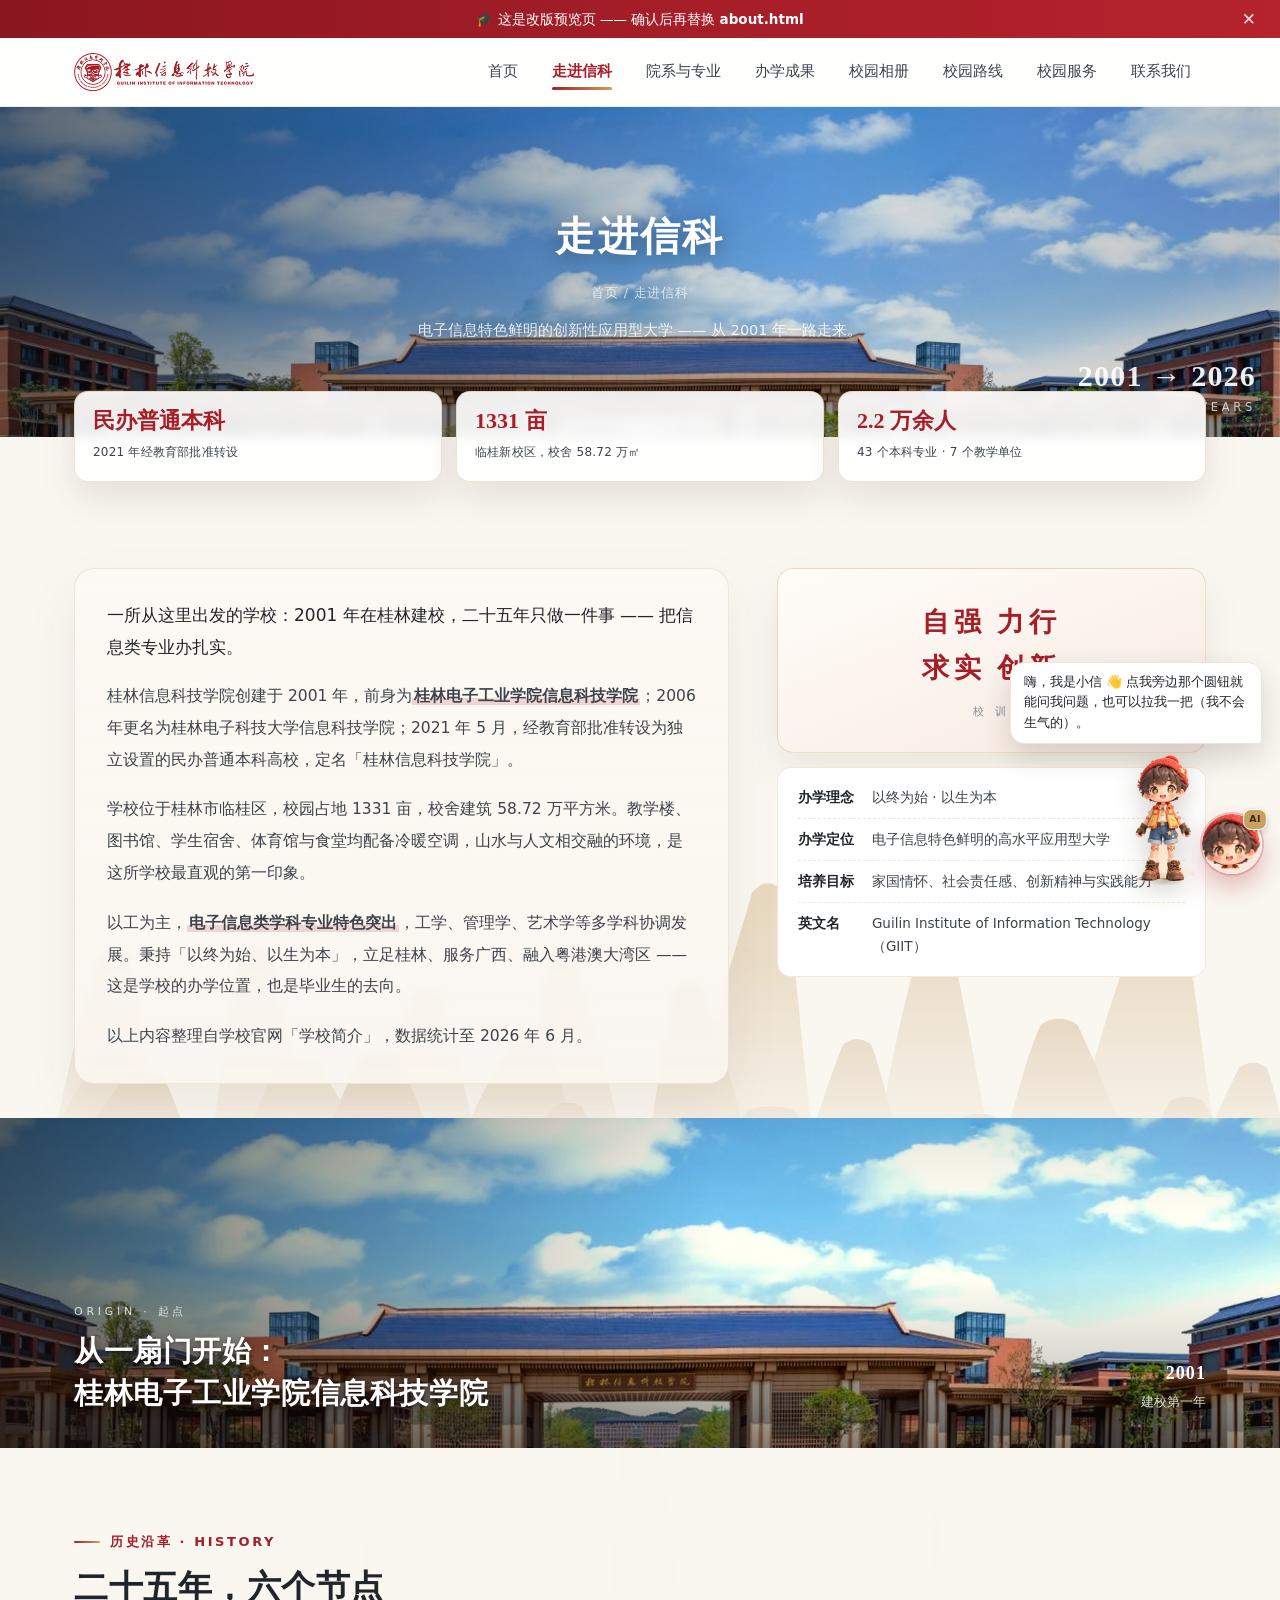
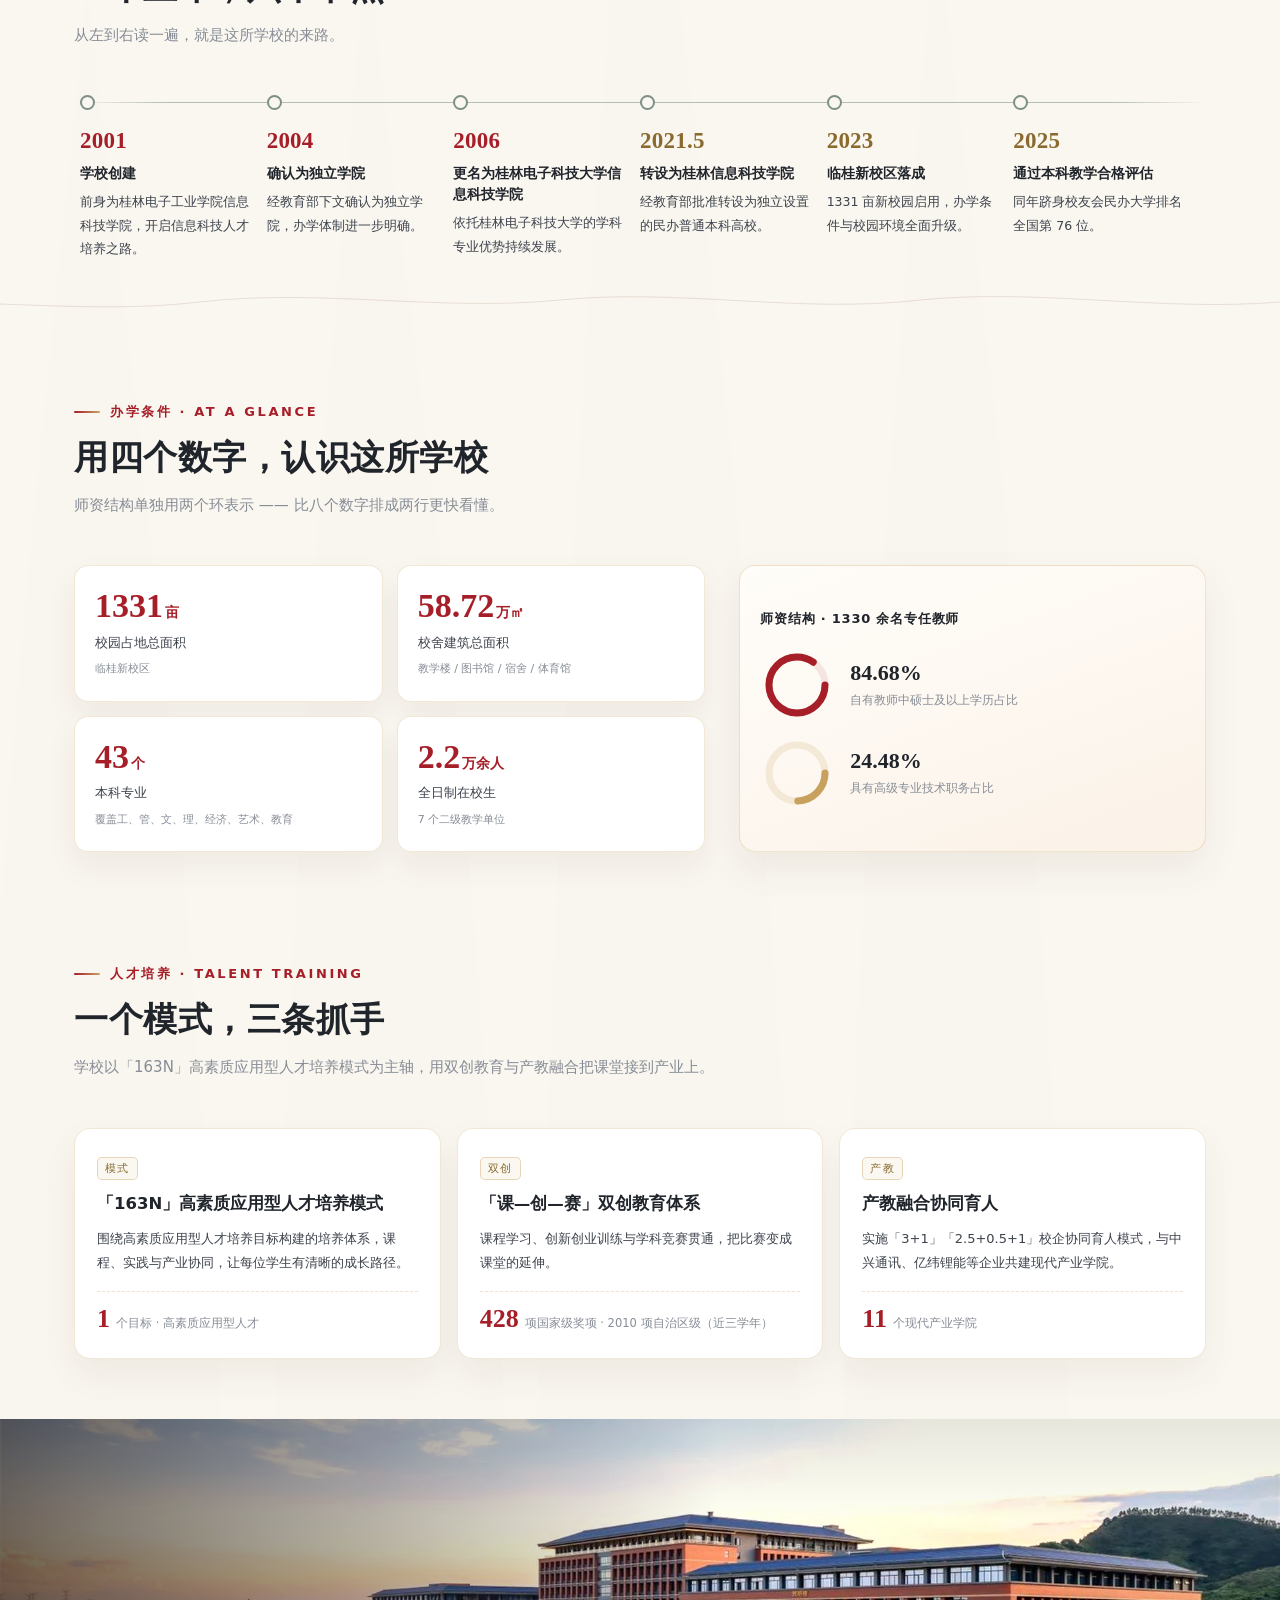
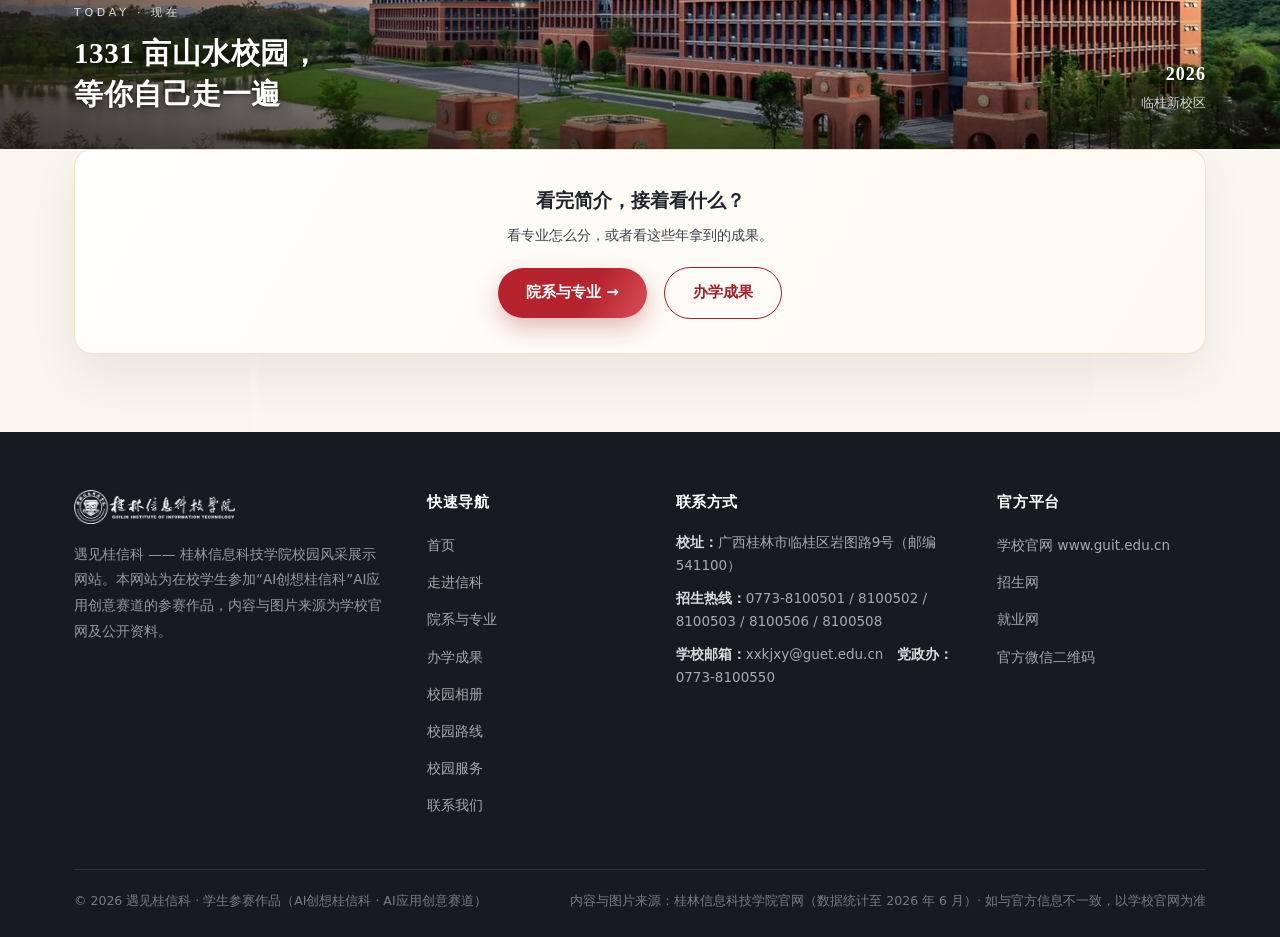
==== _preview-about.html @ f1e124c9 "Initial commit: GIIT campus showcase website" ====
<!DOCTYPE html>
<html lang="zh-CN">
<head>
<meta charset="UTF-8">
<meta name="viewport" content="width=device-width, initial-scale=1.0">
<title>走进信科（改版预览）| 遇见桂信科 · 桂林信息科技学院</title>
<meta name="description" content="走进桂林信息科技学院：学校简介、校训校史、办学条件与人才培养。">
<link rel="icon" href="assets/img/favicon.png">
<link rel="stylesheet" href="assets/css/style.css">
<link rel="stylesheet" href="assets/css/polish.css">
<link rel="stylesheet" href="assets/css/about-v2.css">
<link rel="stylesheet" href="assets/css/assistant.css">
</head>
<body>

<div class="topbar" id="topbar">
  <div class="container">
    <span>🎓 这是改版预览页 —— 确认后再替换 <b>about.html</b></span>
    <button class="tb-close" title="关闭" aria-label="关闭">✕</button>
  </div>
</div>

<header class="site-header">
  <div class="container nav">
    <a class="brand" href="index.html"><img src="assets/img/logo-red.png" alt="桂林信息科技学院"></a>
    <nav class="nav-menu">
      <a href="index.html">首页</a>
      <a href="about.html" class="active">走进信科</a>
      <a href="majors.html">院系与专业</a>
      <a href="honors.html">办学成果</a>
      <a href="campus.html">校园相册</a>
      <a href="route.html">校园路线</a>
      <a href="services.html">校园服务</a>
      <a href="contact.html">联系我们</a>
    </nav>
    <button class="nav-burger" aria-label="菜单">☰</button>
  </div>
</header>

<div class="ab-body">

  <!-- 山水层叠 + 水印 + 纸纹 -->
  <div class="ab-mtn" aria-hidden="true">
    <div class="mtn mtn-l1" data-rate="0.05"></div>
    <div class="mtn mtn-l2" data-rate="0.09"></div>
    <div class="mtn mtn-l3" data-rate="0.13"></div>
    <div class="mtn mtn-l4" data-rate="0.18"></div>
  </div>
  <div class="ab-wm" aria-hidden="true"></div>
  <div class="ab-glow" aria-hidden="true"></div>

  <!-- 主视觉 -->
  <section class="ab-hero">
    <div class="page-hero">
      <img src="assets/img/gate-banner.jpg" alt="桂林信息科技学院新大门">
      <div class="container">
        <h1>走进信科</h1>
        <div class="crumb"><a href="index.html">首页</a> / 走进信科</div>
        <p class="p-sub">电子信息特色鲜明的创新性应用型大学 —— 从 2001 年一路走来。</p>
      </div>
      <div class="ab-hero-year"><b>2001 → 2026</b><i>TWENTY-FIVE YEARS</i></div>
    </div>
    <div class="ab-hero-facts">
      <div class="ab-fact"><b>民办普通本科</b><span>2021 年经教育部批准转设</span></div>
      <div class="ab-fact"><b>1331 亩</b><span>临桂新校区，校舍 58.72 万㎡</span></div>
      <div class="ab-fact"><b>2.2 万余人</b><span>43 个本科专业 · 7 个教学单位</span></div>
    </div>
  </section>

  <!-- 一、一句话认识 -->
  <section class="ab-intro">
    <div class="container ab-grid">
      <div class="ab-text reveal">
        <p class="ab-lead">一所从这里出发的学校：2001 年在桂林建校，二十五年只做一件事 —— 把信息类专业办扎实。</p>
        <p>桂林信息科技学院创建于 2001 年，前身为<span class="hl">桂林电子工业学院信息科技学院</span>；2006 年更名为桂林电子科技大学信息科技学院；2021 年 5 月，经教育部批准转设为独立设置的民办普通本科高校，定名「桂林信息科技学院」。</p>
        <p>学校位于桂林市临桂区，校园占地 1331 亩，校舍建筑 58.72 万平方米。教学楼、图书馆、学生宿舍、体育馆与食堂均配备冷暖空调，山水与人文相交融的环境，是这所学校最直观的第一印象。</p>
        <p>以工为主，<span class="hl">电子信息类学科专业特色突出</span>，工学、管理学、艺术学等多学科协调发展。秉持「以终为始、以生为本」，立足桂林、服务广西、融入粤港澳大湾区 —— 这是学校的办学位置，也是毕业生的去向。</p>
        <p class="ab-src">以上内容整理自学校官网「学校简介」，数据统计至 2026 年 6 月。</p>
      </div>

      <aside class="ab-side reveal" data-delay="120">
        <div class="ab-motto">
          <div class="ab-motto-txt">自强 力行<br>求实 创新</div>
          <div class="ab-motto-lb">校 训</div>
        </div>
        <div class="ab-kv">
          <div class="ab-kv-row"><b>办学理念</b><span>以终为始 · 以生为本</span></div>
          <div class="ab-kv-row"><b>办学定位</b><span>电子信息特色鲜明的高水平应用型大学</span></div>
          <div class="ab-kv-row"><b>培养目标</b><span>家国情怀、社会责任感、创新精神与实践能力</span></div>
          <div class="ab-kv-row"><b>英文名</b><span>Guilin Institute of Information Technology（GIIT）</span></div>
        </div>
      </aside>
    </div>
  </section>

  <!-- C：双色调照片条带 -->
  <section class="pf-band pf-band--gate">
    <div class="pf-in">
      <div class="container">
        <div>
          <div class="pf-kicker">ORIGIN · 起点</div>
          <h2 class="pf-title">从一扇门开始：<br>桂林电子工业学院信息科技学院</h2>
        </div>
        <div class="pf-note"><b>2001</b>建校第一年</div>
      </div>
    </div>
  </section>

  <!-- 二、横向时间轴 -->
  <section class="ab-hist">
    <div class="container">
      <div class="sec-head">
        <span class="eyebrow">历史沿革 · HISTORY</span>
        <h2 class="sec-title">二十五年，六个节点</h2>
        <p class="sec-sub">从左到右读一遍，就是这所学校的来路。</p>
      </div>
      <div class="tl-track">
        <div class="tl-node reveal"><div class="tl-dot"></div><div class="tl-year">2001</div><div class="tl-t">学校创建</div><p class="tl-d">前身为桂林电子工业学院信息科技学院，开启信息科技人才培养之路。</p></div>
        <div class="tl-node reveal" data-delay="60"><div class="tl-dot"></div><div class="tl-year">2004</div><div class="tl-t">确认为独立学院</div><p class="tl-d">经教育部下文确认为独立学院，办学体制进一步明确。</p></div>
        <div class="tl-node reveal" data-delay="120"><div class="tl-dot"></div><div class="tl-year">2006</div><div class="tl-t">更名为桂林电子科技大学信息科技学院</div><p class="tl-d">依托桂林电子科技大学的学科专业优势持续发展。</p></div>
        <div class="tl-node reveal" data-delay="180"><div class="tl-dot"></div><div class="tl-year">2021.5</div><div class="tl-t">转设为桂林信息科技学院</div><p class="tl-d">经教育部批准转设为独立设置的民办普通本科高校。</p></div>
        <div class="tl-node reveal" data-delay="240"><div class="tl-dot"></div><div class="tl-year">2023</div><div class="tl-t">临桂新校区落成</div><p class="tl-d">1331 亩新校园启用，办学条件与校园环境全面升级。</p></div>
        <div class="tl-node reveal" data-delay="300"><div class="tl-dot"></div><div class="tl-year">2025</div><div class="tl-t">通过本科教学合格评估</div><p class="tl-d">同年跻身校友会民办大学排名全国第 76 位。</p></div>
      </div>
    </div>
  </section>

  <div class="ridge" aria-hidden="true"></div>

  <!-- 三、数字 + 师资 -->
  <section class="ab-nums">
    <div class="container">
      <div class="sec-head">
        <span class="eyebrow">办学条件 · AT A GLANCE</span>
        <h2 class="sec-title">用四个数字，认识这所学校</h2>
        <p class="sec-sub">师资结构单独用两个环表示 —— 比八个数字排成两行更快看懂。</p>
      </div>
      <div class="ab-num-grid">
        <div class="ab-cards">
          <div class="ab-num reveal"><b>1331<small>亩</small></b><span>校园占地总面积</span><i>临桂新校区</i></div>
          <div class="ab-num reveal" data-delay="60"><b>58.72<small>万㎡</small></b><span>校舍建筑总面积</span><i>教学楼 / 图书馆 / 宿舍 / 体育馆</i></div>
          <div class="ab-num reveal" data-delay="120"><b>43<small>个</small></b><span>本科专业</span><i>覆盖工、管、文、理、经济、艺术、教育</i></div>
          <div class="ab-num reveal" data-delay="180"><b>2.2<small>万余人</small></b><span>全日制在校生</span><i>7 个二级教学单位</i></div>
        </div>

        <div class="ab-rings reveal" data-delay="140" id="abRings">
          <h4>师资结构 · 1330 余名专任教师</h4>
          <div class="ab-ring-row">
            <svg class="ab-ring" viewBox="0 0 74 74" aria-hidden="true">
              <circle class="bgc" cx="37" cy="37" r="28"/>
              <circle class="fgc" cx="37" cy="37" r="28" style="--off:26.96"/>
            </svg>
            <div class="ab-ring-lb"><b>84.68%</b><span>自有教师中硕士及以上学历占比</span></div>
          </div>
          <div class="ab-ring-row" style="margin-bottom:0">
            <svg class="ab-ring" viewBox="0 0 74 74" aria-hidden="true">
              <circle class="bgc2" cx="37" cy="37" r="28"/>
              <circle class="fgc fgc2" cx="37" cy="37" r="28" style="--off:132.9"/>
            </svg>
            <div class="ab-ring-lb"><b>24.48%</b><span>具有高级专业技术职务占比</span></div>
          </div>
        </div>
      </div>
    </div>
  </section>

  <!-- 四、培养体系 -->
  <section class="ab-cult">
    <div class="container">
      <div class="sec-head">
        <span class="eyebrow">人才培养 · TALENT TRAINING</span>
        <h2 class="sec-title">一个模式，三条抓手</h2>
        <p class="sec-sub">学校以「163N」高素质应用型人才培养模式为主轴，用双创教育与产教融合把课堂接到产业上。</p>
      </div>
      <div class="ab-cult-grid">
        <article class="ab-ccard reveal">
          <span class="ab-tag">模式</span>
          <h3>「163N」高素质应用型人才培养模式</h3>
          <p>围绕高素质应用型人才培养目标构建的培养体系，课程、实践与产业协同，让每位学生有清晰的成长路径。</p>
          <div class="ab-stat"><b>1</b><span>个目标 · 高素质应用型人才</span></div>
        </article>
        <article class="ab-ccard reveal" data-delay="80">
          <span class="ab-tag">双创</span>
          <h3>「课—创—赛」双创教育体系</h3>
          <p>课程学习、创新创业训练与学科竞赛贯通，把比赛变成课堂的延伸。</p>
          <div class="ab-stat"><b>428</b><span>项国家级奖项 · 2010 项自治区级（近三学年）</span></div>
        </article>
        <article class="ab-ccard reveal" data-delay="160">
          <span class="ab-tag">产教</span>
          <h3>产教融合协同育人</h3>
          <p>实施「3+1」「2.5+0.5+1」校企协同育人模式，与中兴通讯、亿纬锂能等企业共建现代产业学院。</p>
          <div class="ab-stat"><b>11</b><span>个现代产业学院</span></div>
        </article>
      </div>
    </div>
  </section>

  <!-- C：收尾照片条带 -->
  <section class="pf-band pf-band--aerial">
    <div class="pf-in">
      <div class="container">
        <div>
          <div class="pf-kicker">TODAY · 现在</div>
          <h2 class="pf-title">1331 亩山水校园，<br>等你自己走一遍</h2>
        </div>
        <div class="pf-note"><b>2026</b>临桂新校区</div>
      </div>
    </div>
  </section>

  <!-- CTA -->
  <section class="ab-cta">
    <div class="container">
      <div class="ab-cta-box reveal">
        <h3>看完简介，接着看什么？</h3>
        <p>看专业怎么分，或者看这些年拿到的成果。</p>
        <a class="btn btn-red" href="majors.html">院系与专业 →</a>
        <a class="btn btn-line" href="honors.html" style="margin-left:12px">办学成果</a>
      </div>
    </div>
  </section>

</div><!-- /.ab-body -->

<footer class="footer">
  <div class="container">
    <div class="f-grid">
      <div class="f-brand">
        <img src="assets/img/logo-white.png" alt="桂林信息科技学院">
        <p>遇见桂信科 —— 桂林信息科技学院校园风采展示网站。本网站为在校学生参加“AI创想桂信科”AI应用创意赛道的参赛作品，内容与图片来源为学校官网及公开资料。</p>
      </div>
      <div>
        <div class="f-title">快速导航</div>
        <ul class="f-links">
          <li><a href="index.html">首页</a></li>
          <li><a href="about.html">走进信科</a></li>
          <li><a href="majors.html">院系与专业</a></li>
          <li><a href="honors.html">办学成果</a></li>
          <li><a href="campus.html">校园相册</a></li>
          <li><a href="route.html">校园路线</a></li>
          <li><a href="services.html">校园服务</a></li>
          <li><a href="contact.html">联系我们</a></li>
        </ul>
      </div>
      <div>
        <div class="f-title">联系方式</div>
        <ul class="f-contact">
          <li><b>校址：</b>广西桂林市临桂区岩图路9号（邮编 541100）</li>
          <li><b>招生热线：</b>0773-8100501 / 8100502 / 8100503 / 8100506 / 8100508</li>
          <li><b>学校邮箱：</b>xxkjxy@guet.edu.cn　<b>党政办：</b>0773-8100550</li>
        </ul>
      </div>
      <div>
        <div class="f-title">官方平台</div>
        <ul class="f-links">
          <li><a href="https://www.guit.edu.cn/" target="_blank" rel="noopener">学校官网 www.guit.edu.cn</a></li>
          <li><a href="https://www.guit.edu.cn/zs/" target="_blank" rel="noopener">招生网</a></li>
          <li><a href="https://www.guit.edu.cn/xjy/" target="_blank" rel="noopener">就业网</a></li>
          <li><a href="contact.html">官方微信二维码</a></li>
        </ul>
      </div>
    </div>
    <div class="f-bottom">
      <span>© <span class="js-year">2026</span> 遇见桂信科 · 学生参赛作品（AI创想桂信科 · AI应用创意赛道）</span>
      <span>内容与图片来源：桂林信息科技学院官网（数据统计至 2026 年 6 月）· 如与官方信息不一致，以学校官网为准</span>
    </div>
  </div>
</footer>

<button class="backtop" aria-label="返回顶部">↑</button>
<script src="assets/js/main.js"></script>
<script src="assets/js/assistant.js"></script>
<script>
/* 山水视差 + 师资环进入视区才画 */
(function () {
  var reduce = window.matchMedia && window.matchMedia('(prefers-reduced-motion: reduce)').matches;
  var layers = [].slice.call(document.querySelectorAll('.mtn'));
  if (layers.length && !reduce && window.innerWidth > 820) {
    var ticking = false;
    function move() {
      var y = window.scrollY || window.pageYOffset;
      layers.forEach(function (el) { el.style.transform = 'translate3d(0,' + (-y * parseFloat(el.dataset.rate || 0.1)).toFixed(1) + 'px,0)'; });
      ticking = false;
    }
    window.addEventListener('scroll', function () {
      if (!ticking) { ticking = true; requestAnimationFrame(move); }
    }, { passive: true });
    move();
  }

  var rings = document.getElementById('abRings');
  if (!rings) return;
  if (!('IntersectionObserver' in window) || reduce) { rings.classList.add('in'); return; }
  var io = new IntersectionObserver(function (es) {
    es.forEach(function (e) { if (e.isIntersecting) { rings.classList.add('in'); io.disconnect(); } });
  }, { threshold: .35 });
  io.observe(rings);
})();
</script>
</body>
</html>
---- assets/css/style.css ----
/* ============================================================
   遇见桂信科 · 桂林信息科技学院校园风采展示网站
   样式系统 style.css
   ============================================================ */

:root{
  --red:#A61E28;
  --red-2:#8A161F;
  --red-3:#C0392B;
  --red-soft:#F7E9E6;
  --gold:#C9A15E;
  --gold-2:#A8834A;
  --gold-soft:#EBDCBE;
  --ink:#20242B;
  --ink-2:#2B3038;
  --text:#3D434C;
  --muted:#878D96;
  --paper:#FAF7F1;
  --card:#FFFFFF;
  --line:#ECE5D9;
  --line-2:#F3EEE5;
  --shadow-s:0 4px 14px rgba(40,28,16,.06);
  --shadow-m:0 14px 38px rgba(40,28,16,.10);
  --radius:14px;
  --radius-s:10px;
  --w:1180px;
  --font-sans:"Microsoft YaHei","PingFang SC","Noto Sans SC","Source Han Sans SC",system-ui,-apple-system,"Segoe UI",Arial,sans-serif;
  --font-serif:"Songti SC","Noto Serif SC","Source Han Serif SC","SimSun",serif;
  --font-kai:"KaiTi","STKaiti","楷体","Kaiti SC",serif;
}

*{margin:0;padding:0;box-sizing:border-box}
html{scroll-behavior:smooth}
body{
  font-family:var(--font-sans);
  color:var(--text);
  background:var(--paper);
  line-height:1.7;
  -webkit-font-smoothing:antialiased;
}
img{display:block;max-width:100%}
a{color:inherit;text-decoration:none}
ul{list-style:none}
button{font-family:inherit;cursor:pointer}
::selection{background:rgba(166,30,40,.85);color:#fff}

.container{max-width:var(--w);margin:0 auto;padding:0 24px}

/* ---------- 顶部公告条 ---------- */
.topbar{
  background:linear-gradient(90deg,var(--red-2),var(--red) 55%,#B4232E);
  color:#fff;font-size:13.5px;position:relative;z-index:60;
}
.topbar .container{display:flex;align-items:center;justify-content:center;gap:10px;min-height:38px;padding-top:6px;padding-bottom:6px}
.topbar a{color:#FFE9C9;text-decoration:underline;text-underline-offset:3px}
.topbar a:hover{color:#fff}
.tb-close{
  position:absolute;right:18px;top:50%;transform:translateY(-50%);
  background:none;border:0;color:rgba(255,255,255,.85);font-size:17px;line-height:1;
  padding:4px 6px;border-radius:6px;
}
.tb-close:hover{background:rgba(255,255,255,.15);color:#fff}

/* ---------- 页头导航 ---------- */
.site-header{
  position:sticky;top:0;z-index:50;
  background:rgba(255,255,255,.93);
  -webkit-backdrop-filter:blur(12px);backdrop-filter:blur(12px);
  border-bottom:1px solid rgba(32,28,20,.08);
  transition:box-shadow .25s;
}
.site-header.scrolled{box-shadow:0 6px 24px rgba(40,28,16,.08)}
.nav{display:flex;align-items:center;justify-content:space-between;height:68px}
.brand{display:flex;align-items:center;gap:12px}
.brand img{height:38px;width:auto}
.nav-menu{display:flex;gap:4px}
.nav-menu a{
  display:block;padding:9px 15px;border-radius:9px;
  color:var(--text);font-size:15px;font-weight:500;
  transition:color .2s,background .2s;position:relative;
}
.nav-menu a:hover{color:var(--red);background:var(--red-soft)}
.nav-menu a.active{color:var(--red);font-weight:700}
.nav-menu a.active::after{
  content:"";position:absolute;left:15px;right:15px;bottom:4px;height:3px;
  border-radius:3px;background:linear-gradient(90deg,var(--red),var(--gold));
}
.nav-burger{
  display:none;background:none;border:1px solid var(--line);
  width:42px;height:42px;border-radius:10px;color:var(--ink);font-size:20px;
}

/* ---------- 主视觉 hero ---------- */
.hero{
  position:relative;min-height:min(88vh,800px);
  display:flex;align-items:flex-end;overflow:hidden;background:#26303E;
}
.hero-bg{position:absolute;inset:0;width:100%;height:100%;object-fit:cover;object-position:center 38%}
.hero::after{
  content:"";position:absolute;inset:0;
  background:
    linear-gradient(to top, rgba(18,14,12,.68) 0%, rgba(18,14,12,.18) 46%, rgba(18,14,12,.16) 100%),
    radial-gradient(1200px 500px at 18% 90%, rgba(120,16,24,.38), transparent 60%);
}
.hero .container{position:relative;z-index:2;padding-bottom:66px;color:#fff}
.hero-kicker{
  display:inline-flex;align-items:center;gap:10px;
  background:rgba(255,255,255,.14);border:1px solid rgba(255,255,255,.28);
  -webkit-backdrop-filter:blur(6px);backdrop-filter:blur(6px);
  padding:7px 18px;border-radius:999px;font-size:13.5px;letter-spacing:.06em;
  color:#FFEED2;
}
.hero-kicker .dot{width:7px;height:7px;border-radius:50%;background:#FFD98E;box-shadow:0 0 10px #FFD98E}
.hero h1{
  font-family:var(--font-serif);
  font-size:clamp(38px,5.8vw,66px);
  font-weight:700;letter-spacing:.04em;line-height:1.18;
  margin:20px 0 6px;text-shadow:0 6px 34px rgba(0,0,0,.42);
}
.hero-en{
  font-size:12.5px;letter-spacing:.34em;color:rgba(255,255,255,.82);
  text-transform:uppercase;font-weight:400;
}
.hero-motto{
  font-family:var(--font-kai);
  margin-top:18px;font-size:clamp(17px,2vw,23px);
  letter-spacing:.3em;color:#F3D9A6;text-shadow:0 2px 16px rgba(0,0,0,.4);
}
.hero .hero-actions{display:flex;gap:14px;flex-wrap:wrap;margin-top:30px}
.hero-chips{display:flex;gap:12px;flex-wrap:wrap;margin-top:30px}
.hero-chips .chip{
  -webkit-backdrop-filter:blur(6px);backdrop-filter:blur(6px);
  background:rgba(255,255,255,.13);border:1px solid rgba(255,255,255,.26);
  color:#fff;padding:8px 17px;border-radius:999px;font-size:13.5px;
}
.hero-scroll{
  position:absolute;left:50%;bottom:14px;transform:translateX(-50%);z-index:3;
  color:rgba(255,255,255,.7);font-size:12px;letter-spacing:.24em;text-align:center;
}
.hero-scroll::after{
  content:"";display:block;width:1px;height:26px;margin:8px auto 0;
  background:linear-gradient(rgba(255,255,255,.75),transparent);
  animation:drop 1.8s ease-in-out infinite;
}
@keyframes drop{0%{transform:scaleY(.3);transform-origin:top}55%{transform:scaleY(1)}100%{transform:scaleY(.3);transform-origin:top}}

/* ---------- 按钮 ---------- */
.btn{
  display:inline-flex;align-items:center;justify-content:center;gap:9px;
  padding:12px 28px;border-radius:999px;font-weight:600;font-size:15px;
  border:0;transition:transform .22s,box-shadow .22s,background .22s,color .22s;
  white-space:nowrap;
}
.btn-red{
  background:linear-gradient(135deg,#B4232E,#8A161F);color:#fff;
  box-shadow:0 10px 24px rgba(166,30,40,.30);
}
.btn-red:hover{transform:translateY(-2px);box-shadow:0 14px 30px rgba(166,30,40,.38)}
.btn-ghost{border:1.5px solid rgba(255,255,255,.72);color:#fff;background:rgba(255,255,255,.06)}
.btn-ghost:hover{background:rgba(255,255,255,.16);transform:translateY(-2px)}
.btn-line{border:1.5px solid var(--red);color:var(--red);background:transparent}
.btn-line:hover{background:var(--red-soft);transform:translateY(-2px)}
.btn-gold{border:1.5px solid var(--gold);color:var(--gold-2);background:transparent}
.btn-gold:hover{background:#FBF3E3;transform:translateY(-2px)}

/* ---------- 通用区块 ---------- */
.section{padding:86px 0}
.section.tight{padding:64px 0}
.section.white{background:#fff}
.section.dark{background:var(--ink);color:rgba(255,255,255,.8)}
.sec-head{margin-bottom:46px}
.sec-head.center{text-align:center}
.sec-head.center .eyebrow{justify-content:center}
.eyebrow{
  display:inline-flex;align-items:center;gap:10px;
  color:var(--red);font-weight:700;font-size:13px;letter-spacing:.2em;
}
.eyebrow::before{content:"";width:26px;height:2px;border-radius:2px;background:linear-gradient(90deg,var(--red),var(--gold))}
.sec-title{
  font-size:clamp(24px,3.2vw,34px);color:var(--ink);
  margin:12px 0 10px;font-weight:800;letter-spacing:.01em;line-height:1.35;
}
.dark .sec-title{color:#fff}
.sec-sub{color:var(--muted);max-width:760px;font-size:15px}
.sec-head.center .sec-sub{margin:0 auto}
.sec-more{margin-top:40px;text-align:center}

/* ---------- 数据速览 ---------- */
.stats{background:var(--ink);position:relative}
.stats::before{
  content:"";position:absolute;top:0;left:0;right:0;height:3px;
  background:linear-gradient(90deg,var(--red),var(--gold),var(--red));
}
.stats-grid{display:grid;grid-template-columns:repeat(6,1fr);padding:46px 0}
.stat{text-align:center;color:#fff;position:relative;padding:6px 10px}
.stat+.stat::before{
  content:"";position:absolute;left:0;top:14%;bottom:14%;width:1px;
  background:linear-gradient(rgba(255,255,255,.02),rgba(255,255,255,.16),rgba(255,255,255,.02));
}
.stat .num{
  font-size:clamp(26px,3vw,38px);font-weight:800;letter-spacing:.02em;
  font-variant-numeric:tabular-nums;line-height:1.2;
  background:linear-gradient(180deg,#fff,#E8D5AF);
  -webkit-background-clip:text;background-clip:text;-webkit-text-fill-color:transparent;color:#fff;
}
.stat .num .unit{font-size:15px;font-weight:600;margin-left:3px;-webkit-text-fill-color:#C9A15E}
.stat .lbl{color:rgba(255,255,255,.6);font-size:13.5px;margin-top:7px}

/* ---------- 卡片网格 ---------- */
.grid-2{display:grid;grid-template-columns:1fr 1fr;gap:26px}
.grid-3{display:grid;grid-template-columns:repeat(3,1fr);gap:22px}
.grid-4{display:grid;grid-template-columns:repeat(4,1fr);gap:20px}
.grid-2x4{display:grid;grid-template-columns:repeat(4,1fr);gap:20px}

.card{
  background:var(--card);border:1px solid var(--line);border-radius:var(--radius);
  padding:26px 24px;transition:transform .28s,box-shadow .28s,border-color .28s;
  position:relative;overflow:hidden;
}
.card:hover{transform:translateY(-5px);box-shadow:var(--shadow-m);border-color:#E3C9C4}
.card .no{
  font-size:13px;font-weight:800;letter-spacing:.14em;color:var(--gold);
  font-variant-numeric:tabular-nums;
}
.card h3{color:var(--ink);font-size:17.5px;margin:10px 0 8px;font-weight:700}
.card p{color:var(--muted);font-size:14px;line-height:1.8}
.card .tagline{color:var(--gold-2);font-size:12.5px;letter-spacing:.08em;margin-top:12px}

/* 学院卡 */
.college-card .count{
  position:absolute;top:18px;right:20px;font-size:12px;
  color:var(--red);background:var(--red-soft);border-radius:999px;padding:3px 11px;font-weight:700;
}
.college-card .majors{margin-top:14px;display:flex;flex-wrap:wrap;gap:8px}
.college-card .majors span{
  font-size:12.5px;color:var(--text);background:var(--line-2);
  border:1px solid var(--line);padding:3px 11px;border-radius:999px;
}
.college-card .majors span.hot{color:var(--red);border-color:#E9C8C4;background:var(--red-soft)}

/* ---------- 走进信科（首页分栏） ---------- */
.about-split{display:grid;grid-template-columns:1.06fr .94fr;gap:56px;align-items:center}
.about-text p{color:var(--text);font-size:15.5px;margin-bottom:16px;text-align:justify}
.about-text .hl{color:var(--red);font-weight:700}
.about-points{display:grid;grid-template-columns:1fr 1fr;gap:12px;margin:24px 0 30px}
.about-points .pt{
  display:flex;gap:10px;align-items:flex-start;background:#fff;
  border:1px solid var(--line);border-radius:var(--radius-s);padding:12px 15px;font-size:14px;color:var(--text);
}
.about-points .pt::before{
  content:"✦";color:var(--gold);font-size:13px;line-height:1.9;flex:none;
}
.about-imgs{position:relative;padding:0 0 52px 46px}
.about-imgs .im-main{border-radius:var(--radius);overflow:hidden;box-shadow:var(--shadow-m)}
.about-imgs .im-main img{width:100%;height:380px;object-fit:cover}
.about-imgs .im-sub{
  position:absolute;left:0;bottom:0;width:56%;border-radius:var(--radius);
  overflow:hidden;border:6px solid #fff;box-shadow:var(--shadow-m);
}
.about-imgs .im-sub img{width:100%;height:210px;object-fit:cover}
.about-imgs .badge{
  position:absolute;right:8px;bottom:34px;background:#fff;border:1px solid var(--line);
  border-radius:var(--radius-s);padding:14px 20px;box-shadow:var(--shadow-m);text-align:center;
}
.about-imgs .badge b{display:block;font-size:22px;color:var(--red);font-weight:800;line-height:1.3}
.about-imgs .badge span{font-size:12.5px;color:var(--muted)}

/* ---------- 成果数字卡 ---------- */
.result-cards{display:grid;grid-template-columns:repeat(4,1fr);gap:20px}
.result-card{
  background:#fff;border:1px solid var(--line);border-radius:var(--radius);
  padding:28px 24px;text-align:center;transition:transform .28s,box-shadow .28s;
}
.result-card:hover{transform:translateY(-5px);box-shadow:var(--shadow-m)}
.result-card .num{
  font-size:clamp(28px,3.4vw,42px);font-weight:800;color:var(--red);
  font-variant-numeric:tabular-nums;line-height:1.15;
}
.result-card .num .unit{font-size:15px;font-weight:600;color:var(--ink);margin-left:3px}
.result-card .lb{color:var(--text);font-size:14.5px;margin-top:8px;font-weight:600}
.result-card .ps{color:var(--muted);font-size:12.5px;margin-top:6px}

/* 荣誉 chips */
.honor-chips{display:flex;flex-wrap:wrap;gap:12px;margin-top:26px}
.honor-chips span{
  background:#fff;border:1px solid var(--line);border-radius:999px;
  padding:8px 18px;font-size:13.5px;color:var(--text);
}
.honor-chips span::before{content:"◈ ";color:var(--gold)}

/* ---------- 相册 ---------- */
.g-filter{display:flex;flex-wrap:wrap;gap:10px;margin-bottom:28px}
.g-filter button{
  padding:9px 20px;border-radius:999px;border:1px solid var(--line);
  background:#fff;color:var(--text);font-size:14px;transition:.2s;
}
.g-filter button:hover{border-color:var(--red);color:var(--red)}
.g-filter button.active{
  background:linear-gradient(135deg,#B4232E,#8A161F);color:#fff;border-color:transparent;
  box-shadow:0 8px 18px rgba(166,30,40,.26);
}
.g-grid{display:grid;grid-template-columns:repeat(4,1fr);gap:16px}
.g-item{
  position:relative;border-radius:12px;overflow:hidden;cursor:zoom-in;
  aspect-ratio:4/3;background:#E8E4DC;border:1px solid var(--line);
}
.g-item img{width:100%;height:100%;object-fit:cover;transition:transform .55s ease}
.g-item:hover img{transform:scale(1.07)}
.g-item .g-cap{
  position:absolute;left:0;right:0;bottom:0;padding:30px 14px 11px;
  background:linear-gradient(transparent,rgba(20,14,10,.72));
  color:#fff;font-size:13.5px;line-height:1.5;
}
.g-item .g-cat{
  position:absolute;top:10px;left:10px;font-size:11.5px;padding:3px 10px;
  border-radius:999px;background:rgba(255,255,255,.88);color:var(--red);font-weight:700;
}
.g-item.hide{display:none}

/* 灯箱 */
.lb{
  position:fixed;inset:0;z-index:200;background:rgba(16,13,11,.93);
  display:none;align-items:center;justify-content:center;flex-direction:column;padding:30px;
}
.lb.open{display:flex}
.lb img{max-width:min(92vw,1240px);max-height:78vh;border-radius:8px;box-shadow:0 30px 80px rgba(0,0,0,.5)}
.lb-cap{color:#EDE6DA;margin-top:16px;font-size:14.5px;letter-spacing:.03em;text-align:center}
.lb-count{color:rgba(255,255,255,.45);font-size:12.5px;margin-top:6px}
.lb-close{
  position:absolute;top:22px;right:26px;background:none;border:0;color:#fff;
  font-size:30px;line-height:1;opacity:.75;transition:.2s;
}
.lb-close:hover{opacity:1;transform:scale(1.06)}
.lb-nav{
  position:absolute;top:50%;transform:translateY(-50%);
  background:rgba(255,255,255,.1);border:1px solid rgba(255,255,255,.25);
  color:#fff;width:52px;height:52px;border-radius:50%;font-size:22px;
  display:flex;align-items:center;justify-content:center;transition:.2s;
}
.lb-nav:hover{background:rgba(255,255,255,.24)}
.lb-prev{left:26px}
.lb-next{right:26px}

/* ---------- 时间轴 ---------- */
.timeline{position:relative;padding-left:36px}
.timeline::before{
  content:"";position:absolute;left:9px;top:8px;bottom:8px;width:2px;
  background:linear-gradient(var(--red),var(--gold));
  border-radius:2px;
}
.tl-item{position:relative;padding-bottom:34px}
.tl-item:last-child{padding-bottom:0}
.tl-item::before{
  content:"";position:absolute;left:-34px;top:7px;width:12px;height:12px;border-radius:50%;
  background:var(--red);border:3px solid #fff;box-shadow:0 0 0 3px rgba(166,30,40,.18);
}
.tl-year{
  display:inline-block;font-weight:800;color:var(--red);font-size:15px;
  letter-spacing:.06em;font-variant-numeric:tabular-nums;
}
.tl-item h3{color:var(--ink);font-size:16.5px;margin:6px 0 6px;font-weight:700}
.tl-item p{color:var(--muted);font-size:14.5px}

/* ---------- 数据表 ---------- */
.m-table{width:100%;border-collapse:collapse;background:#fff;border-radius:12px;overflow:hidden;border:1px solid var(--line);box-shadow:var(--shadow-s)}
.m-table th{
  background:var(--ink);color:#fff;font-weight:600;padding:13px 18px;
  font-size:14px;text-align:left;letter-spacing:.04em;white-space:nowrap;
}
.m-table td{padding:11px 18px;border-top:1px solid var(--line-2);font-size:14.5px;color:var(--text)}
.m-table tr:hover td{background:#FCFAF5}
.m-table tr.hide{display:none}
.cchip{display:inline-block;padding:2px 11px;border-radius:999px;background:var(--red-soft);color:var(--red);font-size:12.5px;font-weight:600;white-space:nowrap}
.code{font-variant-numeric:tabular-nums;color:var(--muted);font-size:13.5px}
.m-filter{display:flex;flex-wrap:wrap;gap:9px;margin-bottom:22px}
.m-filter button{
  padding:8px 18px;border-radius:999px;border:1px solid var(--line);background:#fff;
  color:var(--text);font-size:13.5px;transition:.2s;
}
.m-filter button:hover{border-color:var(--red);color:var(--red)}
.m-filter button.active{background:var(--red);color:#fff;border-color:transparent;box-shadow:0 6px 16px rgba(166,30,40,.25)}

/* ---------- 新闻 ---------- */
.news-wrap{display:grid;grid-template-columns:1fr 1fr;gap:0 44px}
.news-item{
  display:flex;gap:15px;padding:16px 4px;border-bottom:1px dashed var(--line);
  align-items:flex-start;transition:background .2s;
}
.news-item:hover{background:#FCFAF5}
.news-item .n-date{
  color:var(--red);font-weight:700;font-size:13px;min-width:48px;
  font-variant-numeric:tabular-nums;padding-top:3px;
}
.news-item .n-main{flex:1}
.news-item .n-title{color:var(--text);font-size:14.5px;line-height:1.65}
.news-item .n-tag{
  display:inline-block;font-size:11px;color:var(--gold-2);border:1px solid var(--gold-soft);
  border-radius:4px;padding:0 6px;margin-left:8px;white-space:nowrap;vertical-align:1px;
}
.news-note{margin-top:16px;color:var(--muted);font-size:12.5px}

/* ---------- 快捷入口 ---------- */
.quick-cards{display:grid;grid-template-columns:repeat(3,1fr);gap:20px}
.quick-card{
  display:block;background:#fff;border:1px solid var(--line);border-radius:var(--radius);
  padding:26px;transition:transform .26s,box-shadow .26s;position:relative;overflow:hidden;
}
.quick-card:hover{transform:translateY(-5px);box-shadow:var(--shadow-m)}
.quick-card .qc-ico{font-size:26px}
.quick-card h3{color:var(--ink);font-size:17px;margin:12px 0 6px}
.quick-card p{color:var(--muted);font-size:13.5px}
.quick-card .go{color:var(--red);font-size:13.5px;font-weight:600;margin-top:14px;display:inline-block}
.quick-card::after{
  content:"";position:absolute;left:0;top:0;height:4px;width:100%;
  background:linear-gradient(90deg,var(--red),var(--gold));transform:scaleX(0);
  transform-origin:left;transition:transform .3s;
}
.quick-card:hover::after{transform:scaleX(1)}

/* ---------- 小测试 ---------- */
.quiz{
  background:linear-gradient(135deg,#FFF9F1,#FBF0E7 60%,#F7E9E6);
  border:1px solid var(--line);border-radius:18px;padding:40px 44px;
  box-shadow:var(--shadow-s);
}
.quiz-head{display:flex;align-items:center;justify-content:space-between;gap:16px;flex-wrap:wrap}
.quiz-progress{color:var(--muted);font-size:13.5px;font-variant-numeric:tabular-nums}
.q-text{font-size:18px;font-weight:700;color:var(--ink);margin:22px 0 6px;line-height:1.6}
.q-opts{display:grid;grid-template-columns:1fr 1fr;gap:12px;margin-top:16px}
.opt{
  text-align:left;background:#fff;border:1.5px solid var(--line);padding:14px 20px;
  border-radius:10px;font-size:14.5px;color:var(--text);transition:.18s;display:flex;gap:10px;align-items:center;
}
.opt .oi{color:var(--gold-2);font-weight:700;font-size:13px}
.opt:hover{border-color:var(--red);color:var(--red);transform:translateY(-1px)}
.opt.right{background:#EAF7EE;border-color:#3FA05C;color:#276B3A}
.opt.right .oi{color:#276B3A}
.opt.wrong{background:#FBECEC;border-color:#C0392B;color:#96271C}
.opt.wrong .oi{color:#96271C}
.q-feedback{margin-top:14px;font-size:13.5px;color:var(--gold-2);min-height:22px}
.quiz-result{text-align:center;padding:26px 0 10px;display:none}
.quiz-result .score{font-size:56px;font-weight:800;color:var(--red);line-height:1.1;font-variant-numeric:tabular-nums}
.quiz-result .score small{font-size:20px;color:var(--muted);font-weight:600}
.quiz-result .msg{font-size:17px;color:var(--ink);font-weight:700;margin:12px 0 4px}
.quiz-result .sub{color:var(--muted);font-size:14px;margin-bottom:24px}
.quiz-bar{height:6px;border-radius:3px;background:#EFE7DA;overflow:hidden;margin-top:20px}
.quiz-bar i{display:block;height:100%;width:0;border-radius:3px;background:linear-gradient(90deg,var(--red),var(--gold));transition:width .4s}

/* ---------- 子页头图 ---------- */
.page-hero{position:relative;height:330px;display:flex;align-items:center;overflow:hidden;background:#2A2F38}
.page-hero img{position:absolute;inset:0;width:100%;height:100%;object-fit:cover}
.page-hero::after{
  content:"";position:absolute;inset:0;
  background:linear-gradient(90deg,rgba(18,14,12,.72),rgba(18,14,12,.28) 65%,rgba(18,14,12,.34));
}
.page-hero .container{position:relative;z-index:2;color:#fff;width:100%;text-align:center}
.page-hero h1{font-size:clamp(28px,4vw,40px);font-weight:800;letter-spacing:.06em;text-shadow:0 4px 24px rgba(0,0,0,.4)}
.page-hero .crumb{margin-top:12px;font-size:13px;color:rgba(255,255,255,.75);letter-spacing:.06em}
.page-hero .crumb a:hover{color:#fff}
.page-hero .p-sub{margin:14px auto 0;color:rgba(255,255,255,.85);font-size:14.5px;max-width:640px;text-shadow:0 2px 12px rgba(0,0,0,.4)}

/* ---------- 联系 ---------- */
.contact-grid{display:grid;grid-template-columns:1fr 1fr;gap:22px}
.contact-card{
  background:#fff;border:1px solid var(--line);border-radius:var(--radius);
  padding:28px 28px;transition:transform .26s,box-shadow .26s;
}
.contact-card:hover{transform:translateY(-4px);box-shadow:var(--shadow-m)}
.contact-card .cc-head{display:flex;align-items:center;gap:12px;margin-bottom:16px}
.contact-card .cc-ico{
  width:42px;height:42px;border-radius:12px;background:var(--red-soft);
  display:flex;align-items:center;justify-content:center;color:var(--red);flex:none;
}
.contact-card .cc-ico svg{width:20px;height:20px}
.contact-card h3{color:var(--ink);font-size:16.5px}
.contact-card .cc-sub{color:var(--muted);font-size:12.5px}
.contact-card ul li{
  display:flex;gap:10px;padding:7px 0;font-size:14.5px;color:var(--text);
  border-bottom:1px dashed var(--line-2);align-items:baseline;
}
.contact-card ul li:last-child{border-bottom:0}
.contact-card ul li .k{color:var(--muted);font-size:13px;min-width:64px;flex:none}
.contact-card ul li a{color:var(--red);word-break:break-all}
.contact-card ul li a:hover{text-decoration:underline}
.qr-row{display:flex;align-items:center;gap:18px;margin-top:8px}
.qr-row img{width:118px;height:118px;border-radius:10px;border:1px solid var(--line)}
.qr-row .qr-txt{font-size:13px;color:var(--muted);line-height:1.9}
.qr-row .qr-txt b{color:var(--ink);display:block;font-size:14px}
.notice{
  margin-top:26px;background:#FBF6EC;border:1px solid var(--gold-soft);
  border-radius:var(--radius-s);padding:16px 22px;font-size:13.5px;color:var(--gold-2);
}
.notice b{color:var(--gold-2)}

/* ---------- 页脚 ---------- */
.footer{background:#171B21;color:rgba(255,255,255,.7);margin-top:0}
.f-grid{display:grid;grid-template-columns:1.5fr 1fr 1.35fr 1fr;gap:40px;padding:58px 0 40px}
.f-brand img{height:34px;margin-bottom:18px;opacity:.95}
.f-brand p{font-size:13.5px;line-height:1.9;color:rgba(255,255,255,.55)}
.f-title{color:#fff;font-weight:700;font-size:15px;margin-bottom:16px;letter-spacing:.04em}
.f-links li{margin-bottom:10px}
.f-links a{font-size:13.5px;color:rgba(255,255,255,.62);transition:color .2s}
.f-links a:hover{color:#fff}
.f-contact li{font-size:13.5px;margin-bottom:10px;line-height:1.7;color:rgba(255,255,255,.62)}
.f-contact b{color:rgba(255,255,255,.85);font-weight:600}
.f-bottom{
  border-top:1px solid rgba(255,255,255,.09);padding:20px 0 26px;
  display:flex;justify-content:space-between;gap:16px;flex-wrap:wrap;
  font-size:12.5px;color:rgba(255,255,255,.42);
}
.f-bottom a{color:rgba(255,255,255,.55)}
.f-bottom a:hover{color:#fff}

/* ---------- 返回顶部 ---------- */
.backtop{
  position:fixed;right:26px;bottom:32px;z-index:90;
  width:46px;height:46px;border-radius:50%;border:0;
  background:linear-gradient(135deg,#B4232E,#8A161F);color:#fff;font-size:19px;
  display:flex;align-items:center;justify-content:center;
  box-shadow:0 10px 24px rgba(166,30,40,.34);
  opacity:0;pointer-events:none;transform:translateY(8px);
  transition:opacity .3s,transform .3s;
}
.backtop.show{opacity:1;pointer-events:auto;transform:none}
.backtop:hover{transform:translateY(-3px)}

/* ---------- 出现动画 ---------- */
.reveal{opacity:0;transform:translateY(28px);transition:opacity .75s ease,transform .75s cubic-bezier(.2,.7,.3,1)}
.reveal.in{opacity:1;transform:none}

/* ---------- 平板适配 ---------- */
@media (max-width:1024px){
  .stats-grid{grid-template-columns:repeat(3,1fr);row-gap:30px}
  .stat:nth-child(4)::before{display:none}
  .grid-4,.grid-2x4{grid-template-columns:repeat(2,1fr)}
  .g-grid{grid-template-columns:repeat(3,1fr)}
  .about-split{grid-template-columns:1fr;gap:40px}
  .f-grid{grid-template-columns:1fr 1fr}
}
@media (max-width:920px){
  .nav-menu{
    position:absolute;top:68px;left:0;right:0;display:none;flex-direction:column;
    background:#fff;border-bottom:1px solid var(--line);padding:14px 20px 20px;gap:4px;
    box-shadow:0 20px 40px rgba(40,28,16,.12);
  }
  .nav-menu a{padding:12px 14px;font-size:15.5px}
  .nav-burger{display:flex;align-items:center;justify-content:center}
  body.nav-open .nav-menu{display:flex}
  .grid-3{grid-template-columns:1fr}
  .news-wrap{grid-template-columns:1fr}
  .quiz{padding:28px 22px}
  .q-opts{grid-template-columns:1fr}
  .contact-grid{grid-template-columns:1fr}
  .result-cards{grid-template-columns:repeat(2,1fr)}
  .quick-cards{grid-template-columns:1fr}
}
@media (max-width:640px){
  .section{padding:60px 0}
  .stats-grid{grid-template-columns:repeat(2,1fr)}
  .stat:nth-child(3)::before,.stat:nth-child(5)::before{display:none}
  .grid-4,.grid-2x4,.g-grid{grid-template-columns:repeat(2,1fr)}
  .result-cards{grid-template-columns:1fr 1fr}
  .hero .container{padding-bottom:48px}
  .hero-chips .chip{font-size:12.5px;padding:6px 13px}
  .about-imgs{padding:0 0 40px 20px}
  .about-imgs .im-sub img{height:150px}
  .about-points{grid-template-columns:1fr}
  .f-grid{grid-template-columns:1fr;gap:28px}
  .lb-nav{width:42px;height:42px}
  .lb-prev{left:8px}.lb-next{right:8px}
  .m-table{display:block;overflow-x:auto}
}
@media (max-width:640px){
  .hero-scroll{display:none}
}
---- assets/css/polish.css ----
/* ============================================================
   质感升级 + 校园路线页样式 polish.css（在 style.css 之后加载）
   ============================================================ */

/* ---------- 顶部滚动进度条 ---------- */
.sp-bar{position:fixed;top:0;left:0;height:3px;width:0;z-index:120;
  background:linear-gradient(90deg,#A61E28,#C9A15E);
  box-shadow:0 0 10px rgba(166,30,40,.45);pointer-events:none}

/* ---------- 标题排版优化 ---------- */
h1,h2,h3{text-wrap:balance}
.sec-title{letter-spacing:.015em}
.sec-sub{line-height:1.9}

/* ---------- 主视觉：慢速推近 + 金线收边 ---------- */
@media (prefers-reduced-motion:no-preference){
  .hero-bg{animation:heroZoom 30s ease-in-out infinite alternate;transform-origin:center 62%}
}
@keyframes heroZoom{from{transform:scale(1)}to{transform:scale(1.075)}}
.hero::after{box-shadow:inset 0 -4px 0 rgba(201,161,94,.42)}
.hero h1{text-shadow:0 8px 44px rgba(0,0,0,.5), 0 2px 6px rgba(0,0,0,.3)}

/* ---------- 高亮文字：纸张荧光笔效果 ---------- */
.hl{color:inherit;font-weight:700;background:linear-gradient(transparent 60%, rgba(201,161,94,.4) 60%, rgba(201,161,94,.4) 92%, transparent 92%);padding:0 2px}

/* ---------- 图片渐显 ---------- */
img.imgfade{opacity:0;transition:opacity .7s ease}
img.imgfade.img-in{opacity:1}

/* ---------- 装饰与印章 ---------- */
.orn{display:flex;align-items:center;gap:14px;justify-content:center;margin:0 0 44px;color:var(--gold)}
.orn::before,.orn::after{content:"";height:1px;width:72px;background:linear-gradient(90deg,transparent,var(--gold-soft))}
.orn::after{background:linear-gradient(90deg,var(--gold-soft),transparent)}
.orn i{font-style:normal;font-size:13px;letter-spacing:.3em}
.seal{display:inline-block;text-align:center;padding:9px 6px 6px;line-height:1.1;width:56px;height:56px;
  background:linear-gradient(145deg,#B4232E,#8A161F);color:#fff;font-family:var(--font-kai);
  font-weight:700;font-size:19px;line-height:1.12;letter-spacing:2px;text-align:center;
  border-radius:10px;transform:rotate(-7deg);
  box-shadow:inset 0 0 0 2px rgba(255,255,255,.6), inset 0 0 0 5px rgba(255,255,255,.16), 0 8px 20px rgba(166,30,40,.32)}
.seal.sm{width:42px;height:42px;font-size:14px;letter-spacing:1px;border-radius:8px}

/* ---------- 数据条水印 ---------- */
.stats{overflow:hidden}
.stats .stats-grid{position:relative;z-index:2}
.stats::after{content:"GUILIN INSTITUTE OF INFORMATION TECHNOLOGY";position:absolute;
  left:50%;top:50%;transform:translate(-50%,-50%);z-index:1;
  font-size:62px;font-weight:800;letter-spacing:.18em;white-space:nowrap;
  color:rgba(255,255,255,.035);pointer-events:none}

/* ---------- 按钮流光 ---------- */
.btn-red{background-image:linear-gradient(120deg,#B4232E 30%,#D2474F 46%,#B4232E 62%);
  background-size:220% 100%;background-position:0 0}
.btn-red:hover{background-position:100% 0}

/* ---------- 卡片细节 ---------- */
.card{box-shadow:inset 0 1px 0 rgba(255,255,255,.7), 0 1px 2px rgba(40,28,16,.04)}
.card:hover{border-color:#E2C9A8;box-shadow:0 18px 44px rgba(40,28,16,.13)}

/* ---------- 相册图注滑动 + 灯箱柔化 ---------- */
.g-item .g-cap{transform:translateY(10px);opacity:0;transition:.35s}
.g-item:hover .g-cap{transform:none;opacity:1}
.g-item .g-cat{transition:.3s}
.g-item:hover .g-cat{background:rgba(255,255,255,.96)}
@media (hover:none){.g-item .g-cap{transform:none;opacity:1}}
.lb{-webkit-backdrop-filter:blur(14px);backdrop-filter:blur(14px);background:rgba(16,13,11,.82)}
.lb.open img{animation:lbIn .4s cubic-bezier(.2,.8,.3,1)}
@keyframes lbIn{from{opacity:0;transform:scale(.96)}to{opacity:1;transform:none}}

/* ---------- 页脚水印 + 细节 ---------- */
.footer{position:relative;overflow:hidden}
.footer .f-mark{position:absolute;left:50%;bottom:-16px;transform:translateX(-50%);
  font-size:80px;font-weight:800;letter-spacing:.12em;white-space:nowrap;
  color:rgba(255,255,255,.028);pointer-events:none;font-family:var(--font-serif)}
:focus-visible{outline:2px solid var(--gold);outline-offset:2px;border-radius:4px}
html{scroll-padding-top:84px}
::-webkit-scrollbar{width:11px;height:11px}
::-webkit-scrollbar-track{background:#EFE9DD}
::-webkit-scrollbar-thumb{background:#C9B48F;border-radius:8px;border:3px solid #EFE9DD}
::-webkit-scrollbar-thumb:hover{background:#B4232E}

/* ---------- 首页：校园路线推广区 ---------- */
.section.tint{background:
  radial-gradient(900px 420px at 12% 0%, rgba(201,161,94,.10), transparent 60%),
  radial-gradient(900px 420px at 88% 100%, rgba(166,30,40,.06), transparent 60%),
  #FBF6EC}
.route-promo{display:grid;grid-template-columns:1.05fr .95fr;gap:52px;align-items:center}
.rp-points{display:flex;flex-wrap:wrap;gap:10px;margin:20px 0 26px}
.rp-points span{background:#fff;border:1px solid var(--line);border-radius:999px;padding:7px 15px;font-size:13.5px;color:var(--text)}
.route-promo-map{position:relative;display:block;border-radius:var(--radius);overflow:hidden;
  box-shadow:var(--shadow-m);border:6px solid #fff;transform:rotate(1.2deg);transition:transform .4s}
.route-promo-map:hover{transform:rotate(0) translateY(-4px)}
.route-promo-map img{width:100%;height:400px;object-fit:cover}
.route-promo-map .rp-badge{position:absolute;left:14px;bottom:14px;background:rgba(20,14,10,.72);color:#fff;
  -webkit-backdrop-filter:blur(6px);backdrop-filter:blur(6px);padding:8px 16px;border-radius:999px;font-size:13.5px}
.route-promo .seal{margin-bottom:14px}

/* ============================================================
   校园路线页
   ============================================================ */
.route-tabs{display:flex;flex-wrap:wrap;gap:10px;margin-bottom:22px}
.route-tab{display:flex;align-items:center;gap:10px;padding:11px 20px;border-radius:12px;border:1.5px solid var(--line);background:#fff;
  color:var(--ink);font-size:14.5px;font-weight:600;transition:.22s}
.route-tab i{width:12px;height:12px;border-radius:50%;background:var(--rc,#8A8F98);
  box-shadow:0 0 0 4px rgba(138,143,152,.14)}
.route-tab small{color:var(--muted);font-weight:400;font-size:12px;margin-left:2px}
.route-tab:hover{border-color:#D8C7A4;transform:translateY(-2px)}
.route-tab.active{border-color:transparent;background:var(--ink);color:#fff;box-shadow:0 12px 26px rgba(32,36,43,.28)}
.route-tab.active small{color:rgba(255,255,255,.62)}

.map-wrap{display:grid;grid-template-columns:1fr 336px;gap:20px;align-items:stretch}
.map-viewport{position:relative;height:660px;border-radius:16px;overflow:hidden;background:#EDE7DA;
  border:1px solid var(--line);box-shadow:var(--shadow-m);cursor:grab;touch-action:none}
.map-viewport.grabbing{cursor:grabbing}
.map-stage{position:absolute;left:0;top:0;width:1295px;height:1275px;transform-origin:0 0;will-change:transform}
.map-stage.fly{transition:transform .7s cubic-bezier(.22,.8,.28,1)}
.map-stage img{width:1295px;height:1275px;display:block;user-select:none;-webkit-user-drag:none}
.map-svg{position:absolute;left:0;top:0;width:1295px;height:1275px}
.map-hint{position:absolute;left:14px;top:14px;z-index:5;background:rgba(20,14,10,.66);color:#fff;font-size:12.5px;
  padding:7px 14px;border-radius:999px;-webkit-backdrop-filter:blur(6px);backdrop-filter:blur(6px);pointer-events:none}
.map-zoombar{position:absolute;right:14px;bottom:14px;z-index:5;display:flex;flex-direction:column;gap:8px}
.map-zoombar button{width:42px;height:42px;border-radius:12px;border:0;background:rgba(255,255,255,.94);
  color:var(--ink);font-size:19px;box-shadow:0 8px 20px rgba(40,28,16,.18);transition:.2s;line-height:1}
.map-zoombar button:hover{background:#fff;transform:translateY(-2px)}
.map-legend{position:absolute;left:14px;bottom:14px;z-index:5;display:flex;flex-wrap:wrap;gap:8px;max-width:70%}
.map-legend span{background:rgba(255,255,255,.92);border-radius:999px;padding:5px 12px;font-size:12px;color:var(--ink);
  display:inline-flex;align-items:center;gap:6px;box-shadow:0 4px 12px rgba(40,28,16,.12)}
.map-legend span i{width:9px;height:9px;border-radius:50%;background:var(--rc,#8A8F98)}

.map-svg .route-path{fill:none;stroke-linecap:round;stroke-linejoin:round;opacity:0;transition:opacity .5s}
.map-svg .route-path.on{opacity:1;stroke-dasharray:4 13;animation:routedash 1.4s linear infinite}
@keyframes routedash{to{stroke-dashoffset:-34}}
.map-svg .route-glow{fill:none;stroke-linecap:round;stroke-linejoin:round;opacity:0;transition:opacity .5s}
.map-svg .route-glow.on{opacity:.16}
.map-svg .stop{cursor:pointer}
.map-svg .stop .halo{fill:rgba(255,255,255,.85);stroke:rgba(32,36,43,.16);stroke-width:2}
.map-svg .stop .dot{fill:#8A8F98;stroke:#fff;stroke-width:3;transition:.25s}
.map-svg .stop text{font-family:var(--font-sans);font-size:13px;font-weight:700;fill:#fff;text-anchor:middle;dominant-baseline:central;pointer-events:none}
.map-svg .stop .lbl{display:none;font-size:15px;font-weight:700;fill:#20242B;paint-order:stroke;stroke:rgba(255,255,255,.92);stroke-width:5px}
.map-svg .stop:hover .dot{transform:scale(1.2);transform-box:fill-box;transform-origin:center}
.map-svg .stop:hover .lbl,.map-svg .stop.active .lbl{display:block}
.map-svg .stop.active .halo{fill:rgba(255,255,255,.95)}

.stop-panel{background:#fff;border:1px solid var(--line);border-radius:16px;overflow:hidden;box-shadow:var(--shadow-m);
  display:flex;flex-direction:column;min-height:660px}
.stop-ph{height:250px;position:relative;background:
  radial-gradient(340px 200px at 20% 0%, rgba(201,161,94,.28), transparent 70%),
  linear-gradient(150deg,#F6EEE0,#EFE4D2);display:flex;align-items:center;justify-content:center;overflow:hidden;flex:none}
.stop-ph img{width:100%;height:100%;object-fit:cover}
.stop-ph span{font-family:var(--font-kai);font-size:60px;color:rgba(166,30,40,.42);border:3px solid rgba(166,30,40,.3);
  width:118px;height:118px;border-radius:22px;display:flex;align-items:center;justify-content:center;transform:rotate(-6deg);
  box-shadow:inset 0 0 0 6px rgba(166,30,40,.07)}
.stop-body{padding:22px 24px 8px;flex:1}
.stop-tag{display:inline-block;font-size:12px;color:var(--red);background:var(--red-soft);border-radius:999px;padding:3px 12px;font-weight:700}
.stop-body h3{color:var(--ink);font-size:19px;margin:12px 0 8px}
.stop-body p{color:var(--text);font-size:14.5px;line-height:1.95}
.stop-nav{display:flex;align-items:center;justify-content:space-between;gap:10px;padding:14px 18px;border-top:1px solid var(--line-2)}
.stop-nav button{border:1px solid var(--line);background:#fff;border-radius:10px;padding:8px 14px;font-size:13.5px;color:var(--text);transition:.2s}
.stop-nav button:hover{color:var(--red);border-color:#E3C9C4}
.stop-nav span{color:var(--muted);font-size:12.5px;font-variant-numeric:tabular-nums}
.map-note{margin-top:16px;color:var(--muted);font-size:12.5px}

.route-card{background:#fff;border:1px solid var(--line);border-radius:16px;padding:26px;transition:.28s;position:relative;overflow:hidden;cursor:pointer}
.route-card::before{content:"";position:absolute;left:0;top:0;right:0;height:4px;background:var(--rc,#8A8F98);opacity:.85}
.route-card[data-route="a"]{--rc:#A61E28}
.route-card[data-route="b"]{--rc:#C9A15E}
.route-card[data-route="c"]{--rc:#3E7C8F}
.route-card:hover{transform:translateY(-5px);box-shadow:var(--shadow-m)}
.route-card.active{border-color:var(--rc);box-shadow:0 16px 38px rgba(40,28,16,.14)}
.rc-head{display:flex;align-items:center;gap:10px;flex-wrap:wrap}
.rc-head h3{color:var(--ink);font-size:18px;margin:0}
.rc-dot{width:13px;height:13px;border-radius:50%;background:var(--rc,#8A8F98)}
.rc-time{margin-left:auto;color:var(--muted);font-size:12.5px}
.route-card>p{color:var(--text);font-size:14px;margin:14px 0;line-height:1.9}
.rc-stops{display:flex;flex-wrap:wrap;gap:6px;align-items:center;color:var(--muted);font-size:13px;margin-bottom:18px}
.rc-stops b{color:#C9A15E;font-weight:400}

@media (max-width:1024px){
  .map-wrap{grid-template-columns:1fr}
  .map-viewport{height:520px}
  .stop-panel{min-height:0}
  .route-promo{grid-template-columns:1fr;gap:30px}
}
@media (max-width:640px){
  .map-viewport{height:420px}
  .stats::after{font-size:38px}
  .route-tab{padding:9px 14px;font-size:13.5px}
  .route-promo-map img{height:280px}
}

/* ============================================================
   开场加载页 · 16:9 全屏 + 两侧文案（index.html）
   视频铺满窗口，侧边色雾留给站点自己的文字
   ============================================================ */
html.intro-open{overflow:hidden}
.intro{
  position:fixed;inset:0;z-index:900;overflow:hidden;background:#F4EDEA;
  transition:opacity .7s ease;
}
.intro.is-out{opacity:0;pointer-events:none}
.intro-media{position:absolute;inset:0;z-index:2;overflow:hidden}
.intro-video{display:block;width:100%;height:100%;object-fit:cover;object-position:center center}

/* 左栏：压在色雾上的柔光文案区 */
.intro-panel{
  position:relative;z-index:3;height:100%;width:min(34vw,480px);
  display:flex;flex-direction:column;justify-content:center;
  padding:0 0 0 clamp(36px,4.2vw,76px);
  background:linear-gradient(90deg,rgba(255,255,255,.95) 0%,rgba(255,255,255,.86) 52%,rgba(255,255,255,0) 100%);
  transition:opacity .8s ease,transform .8s cubic-bezier(.2,.7,.3,1);
}
.intro-logo{width:clamp(158px,12vw,196px);height:auto;display:block;margin-bottom:clamp(18px,2.4vw,28px)}
.intro-kicker{font-size:11.5px;font-weight:700;letter-spacing:.3em;color:#2E9C8B}
.intro-title{
  margin-top:12px;font-family:var(--font-serif);color:#1B2A2C;
  font-size:clamp(34px,3.4vw,46px);font-weight:800;letter-spacing:.06em;line-height:1.14;
}
.intro-sub{margin-top:12px;font-size:13.5px;line-height:1.9;color:#576966;max-width:300px}
.intro-load{margin-top:clamp(22px,2.8vw,32px);max-width:250px}
.intro-load-label{display:flex;justify-content:space-between;font-size:10.5px;letter-spacing:.2em;color:#87948F}
.intro-load-label i{font-style:normal;color:#2E9C8B;font-weight:700}
.intro-bar{margin-top:9px;height:2px;border-radius:2px;background:rgba(27,42,44,.12);overflow:hidden}
.intro-bar i{display:block;height:100%;width:0;background:linear-gradient(90deg,#2E9C8B,#8FD3C4);transition:width .25s linear}

/* 右栏：一条竖排细字，压住右侧空白 */
.intro-aside{
  position:absolute;right:clamp(20px,2.4vw,38px);top:0;bottom:0;z-index:3;
  display:flex;flex-direction:column;align-items:center;justify-content:center;gap:16px;
  transition:opacity .6s ease;
}
.intro-aside .ia-line{
  writing-mode:vertical-rl;text-orientation:mixed;
  font-size:10px;letter-spacing:.34em;color:rgba(46,66,62,.48);white-space:nowrap;
}
.ia-rail{width:1px;height:110px;background:rgba(46,66,62,.14);display:flex;align-items:flex-start}
.ia-rail i{display:block;width:100%;height:0;background:linear-gradient(to bottom,#2E9C8B,#C9A15E);transition:height .25s linear}
.intro-skip{
  position:absolute;right:calc(clamp(18px,2.2vw,34px) + 42px);top:26px;z-index:4;
  padding:8px 17px;border-radius:999px;cursor:pointer;
  border:1px solid rgba(27,42,44,.14);background:rgba(255,255,255,.9);color:#28403D;
  font-size:13px;letter-spacing:.05em;box-shadow:0 4px 14px rgba(27,42,44,.08);
  transition:background .2s,box-shadow .2s,transform .2s;
}
.intro-skip:hover{background:#fff;transform:translateY(-1px);box-shadow:0 8px 20px rgba(27,42,44,.13)}

/* 结尾：文字让位，短片里自己的校名落版居中呈现 */
.intro.is-finale .intro-panel{opacity:0;transform:translateX(-30px);pointer-events:none}
.intro.is-finale .intro-aside{opacity:0}

@media (max-width:1024px){
  .intro-media{position:absolute;inset:0}
  .intro-aside{display:none}
  .intro-panel{
    position:absolute;left:0;right:0;bottom:0;width:auto;height:auto;z-index:3;
    padding:22px 20px 30px;justify-content:flex-end;align-items:flex-start;
    background:linear-gradient(to top,rgba(255,255,255,.97) 0%,rgba(255,255,255,.92) 46%,rgba(255,255,255,0) 100%);
  }
  .intro-logo{width:142px;margin-bottom:12px}
  .intro-kicker{font-size:10.5px;letter-spacing:.2em}
  .intro-title{font-size:30px;margin-top:6px}
  .intro-sub{font-size:13px;line-height:1.8;margin-top:8px}
  .intro-load{margin-top:14px;max-width:none}
  .intro-skip{top:12px;right:12px;padding:7px 14px;font-size:12.5px}
}
@media (prefers-reduced-motion:reduce){
  .intro{transition:none}
  .intro-panel,.intro-aside{transition:none}
}
---- assets/css/about-v2.css ----
/* ============================================================
   「走进信科」改版 v2 —— A 山水纸纹打底 + C 双色调照片条带
   页面结构与样式全部在此文件，不改 style.css / polish.css
   ============================================================ */

.ab-body{position:relative;background:#FAF7F1;overflow:hidden}
.ab-body > section,.ab-body > .pf-band{position:relative;z-index:2}

/* ---------- 整页极淡水印 + 纸纹 ---------- */
.ab-wm,.ab-grain{position:absolute;inset:0;z-index:0;pointer-events:none}
.ab-wm{
  background-image:url("data:image/svg+xml,%3Csvg xmlns='http://www.w3.org/2000/svg' viewBox='0 0 1600 480' preserveAspectRatio='none'%3E%3Cpath d='M0,480 C57,276 118,244 168,177 C226,244 295,276 361,465 C404,251 449,237 487,169 C541,237 607,251 669,431 C712,236 757,205 795,127 C861,205 939,236 1014,445 C1056,248 1101,234 1138,165 C1193,234 1259,248 1321,459 L1200,480 Z' fill='%238B5E3C' /%3E%3C/svg%3E");
  background-size:1400px auto;background-repeat:repeat-y;background-position:center 180px;
  opacity:.013;
}
.ab-grain{
  background-image:url("data:image/svg+xml,%3Csvg xmlns='http://www.w3.org/2000/svg' width='240' height='240'%3E%3Cfilter id='n'%3E%3CfeTurbulence type='fractalNoise' baseFrequency='.9' numOctaves='3' stitchTiles='stitch'/%3E%3CfeColorMatrix type='saturate' values='0'/%3E%3C/filter%3E%3Crect width='240' height='240' filter='url%28%2523n%29' opacity='.42'/%3E%3C/svg%3E");
  background-size:240px 240px;opacity:.30;mix-blend-mode:multiply;
}

/* ---------- 山水层叠 ---------- */
.ab-mtn{position:absolute;left:0;right:0;top:215px;height:900px;z-index:0;pointer-events:none;overflow:hidden;-webkit-mask-image:linear-gradient(180deg,#000 0%,#000 52%,rgba(0,0,0,.62) 72%,transparent 94%);mask-image:linear-gradient(180deg,#000 0%,#000 52%,rgba(0,0,0,.62) 72%,transparent 94%)}
.mtn{position:absolute;left:0;width:100%;height:100%;bottom:0;background-repeat:no-repeat;background-position:bottom center;background-size:100% 100%;will-change:transform}
.mtn-l1{height:470px;background-image:url("data:image/svg+xml,%3Csvg xmlns='http://www.w3.org/2000/svg' viewBox='0 0 1600 480' preserveAspectRatio='none'%3E%3Cpath d='M0,480 L0,470 L53,470 C79,326 109,250 123,208 Q141,192 159,208 C173,253 186,339 215,470 L253,470 C277,326 288,250 302,208 Q319,192 335,208 C349,253 378,339 406,470 L453,470 C479,348 501,284 515,248 Q533,235 551,248 C566,286 586,359 615,470 L636,470 C662,331 671,258 685,218 Q703,203 721,218 C735,261 767,344 796,470 L849,470 C878,291 923,196 940,144 Q960,124 980,144 C996,199 998,307 1031,470 L1083,470 C1110,319 1135,240 1151,196 Q1169,180 1188,196 C1203,243 1222,333 1253,470 L1327,470 C1361,301 1410,211 1429,162 Q1452,144 1475,162 C1494,214 1499,316 1537,470 L1597,470 C1630,335 1654,264 1673,225 Q1696,210 1719,225 C1738,267 1603,348 1640,470 L1640,480 Z' fill='%23E2CFB1'/%3E%3C/svg%3E")}
.mtn-l2{height:410px;background-image:url("data:image/svg+xml,%3Csvg xmlns='http://www.w3.org/2000/svg' viewBox='0 0 1600 480' preserveAspectRatio='none'%3E%3Cpath d='M0,480 L0,476 L29,476 C61,372 103,317 121,287 Q143,276 165,287 C183,319 193,382 229,476 L275,476 C311,377 327,325 348,296 Q373,285 398,296 C418,327 461,386 502,476 L544,476 C577,364 618,305 637,272 Q660,260 683,272 C701,307 715,374 752,476 L797,476 C822,328 830,250 844,207 Q861,191 879,207 C893,253 927,342 955,476 L990,476 C1015,364 1040,305 1054,272 Q1071,260 1089,272 C1103,307 1119,374 1147,476 L1232,476 C1265,351 1283,285 1301,249 Q1324,235 1347,249 C1366,288 1402,362 1439,476 L1478,476 C1503,379 1535,327 1549,299 Q1566,288 1583,299 C1597,329 1605,388 1633,476 L1712,476 C1741,366 1757,308 1773,276 Q1793,264 1814,276 C1830,310 1607,376 1640,476 L1640,480 Z' fill='%23D2B58D'/%3E%3C/svg%3E")}
.mtn-l3{height:335px;background-image:url("data:image/svg+xml,%3Csvg xmlns='http://www.w3.org/2000/svg' viewBox='0 0 1600 480' preserveAspectRatio='none'%3E%3Cpath d='M0,480 L0,480 L61,480 C95,365 137,304 156,271 Q180,258 203,271 C222,307 236,376 274,480 L374,480 C406,349 434,280 452,242 Q475,228 497,242 C515,282 539,361 575,480 L612,480 C637,389 678,341 692,314 Q710,304 727,314 C742,342 742,397 771,480 L849,480 C889,391 913,345 936,319 Q963,309 991,319 C1013,346 1054,400 1099,480 L1140,480 C1168,397 1189,353 1205,329 Q1224,320 1244,329 C1260,355 1284,404 1316,480 L1406,480 C1435,384 1447,334 1463,306 Q1483,296 1503,306 C1519,336 1554,393 1586,480 L1664,480 C1699,347 1739,277 1759,238 Q1783,223 1807,238 C1827,279 1601,359 1640,480 L1640,480 Z' fill='%23BE9B6B'/%3E%3C/svg%3E")}
.mtn-l4{height:250px;background-image:url("data:image/svg+xml,%3Csvg xmlns='http://www.w3.org/2000/svg' viewBox='0 0 1600 480' preserveAspectRatio='none'%3E%3Cpath d='M0,480 L0,480 L83,480 C121,373 171,317 192,286 Q218,274 244,286 C265,319 276,383 318,480 L393,480 C423,403 442,362 459,340 Q480,332 500,340 C517,364 548,410 582,480 L649,480 C687,413 727,378 748,358 Q774,351 800,358 C821,379 842,419 884,480 L990,480 C1018,380 1039,327 1054,298 Q1073,287 1092,298 C1108,329 1132,389 1163,480 L1263,480 C1306,408 1337,370 1361,349 Q1390,341 1420,349 C1444,371 1482,414 1530,480 L1593,480 C1621,393 1651,346 1667,321 Q1686,311 1705,321 C1721,348 1609,400 1640,480 L1640,480 Z' fill='%23AB8250'/%3E%3C/svg%3E")}


/* ---------- 主视觉补充 ---------- */
.ab-hero{position:relative}
.ab-hero .page-hero::after{background:linear-gradient(90deg,rgba(18,14,12,.56),rgba(18,14,12,.12) 62%,rgba(18,14,12,.24))}
.ab-hero .page-hero{overflow:visible}
.ab-hero-facts{
  position:relative;z-index:3;margin:-46px auto 0;max-width:1180px;
  display:grid;grid-template-columns:repeat(3,1fr);gap:14px;padding:0 24px;
}
.ab-fact{
  background:rgba(255,255,255,.92);border:1px solid rgba(201,161,94,.3);border-radius:14px;
  padding:16px 18px;box-shadow:0 16px 36px rgba(60,32,16,.10);
  -webkit-backdrop-filter:blur(6px);backdrop-filter:blur(6px);
}
.ab-fact b{display:block;font-family:var(--font-serif);font-size:22px;color:var(--red);line-height:1.2;margin-bottom:3px}
.ab-fact span{font-size:12px;color:var(--text);letter-spacing:.2px}
.ab-hero-year{
  position:absolute;right:24px;bottom:18px;z-index:3;text-align:right;color:rgba(255,255,255,.92);
}
.ab-hero-year b{display:block;font-family:var(--font-serif);font-size:30px;letter-spacing:.04em;line-height:1.1}
.ab-hero-year i{font-style:normal;font-size:11.5px;letter-spacing:.32em;opacity:.8}

/* ---------- 一、一句话认识 ---------- */
.ab-intro{padding:86px 0 34px}
.ab-grid{display:grid;grid-template-columns:1.45fr .95fr;gap:48px;align-items:start}
.ab-text{
  position:relative;padding:30px 32px;border-radius:20px;
  background:linear-gradient(180deg,rgba(252,249,244,.94),rgba(250,246,240,.88));
  border:1px solid rgba(201,161,94,.22);
  box-shadow:0 22px 54px rgba(70,45,20,.07);
  -webkit-backdrop-filter:blur(3px);backdrop-filter:blur(3px);
}
.ab-text p{font-size:15.5px;line-height:2.05;color:var(--text);margin:0 0 18px}
.ab-text p:last-child{margin-bottom:0}
.ab-text .ab-lead{font-size:17px;color:var(--ink);line-height:1.9}
.ab-text .hl{background:linear-gradient(transparent 62%,rgba(166,30,40,.16) 62%);padding:0 2px}
.ab-src{margin-top:18px;font-size:11.5px;color:var(--muted)}

.ab-side{display:flex;flex-direction:column;gap:14px}
.ab-motto{
  background:linear-gradient(158deg,#FFFDF8,#F8E9E2);border:1px solid rgba(201,161,94,.32);
  border-radius:16px;padding:30px 24px;text-align:center;box-shadow:0 18px 40px rgba(70,45,20,.08);
}
.ab-motto-txt{font-family:var(--font-kai);font-size:27px;letter-spacing:.18em;color:var(--red);font-weight:700;line-height:1.72}
.ab-motto-lb{margin-top:12px;font-size:11px;letter-spacing:.34em;color:var(--muted)}
.ab-kv{background:#fff;border:1px solid rgba(201,161,94,.24);border-radius:14px;padding:18px 20px}
.ab-kv-row{display:flex;gap:12px;padding:9px 0;border-bottom:1px dashed rgba(201,161,94,.26);font-size:13.5px;line-height:1.7}
.ab-kv-row:last-child{border-bottom:0;padding-bottom:0}
.ab-kv-row:first-child{padding-top:0}
.ab-kv-row b{flex:0 0 62px;color:var(--ink);font-weight:600}
.ab-kv-row span{color:var(--text)}

/* ---------- 双色调照片条带（C） ---------- */
.pf-band{
  position:relative;height:330px;background-size:cover;background-position:center 42%;
  display:flex;align-items:flex-end;
}
.pf-band--gate{background-image:url("../img/about/band-gate.webp");background-position:center 74%}
.pf-band--aerial{background-image:url("../img/about/band-aerial.webp");background-position:center 58%}
.pf-band::after{
  content:"";position:absolute;inset:0;
  background:
    linear-gradient(180deg,rgba(20,12,10,.10) 0%,rgba(20,12,10,0) 30%),
    linear-gradient(0deg,rgba(20,12,10,.52) 0%,rgba(20,12,10,.16) 26%,rgba(20,12,10,0) 52%),
    linear-gradient(90deg,rgba(20,12,10,.62) 0%,rgba(20,12,10,.30) 30%,rgba(20,12,10,0) 56%);
}
.pf-in{position:relative;z-index:2;width:100%;padding:0 0 34px}
.pf-in .container{display:flex;align-items:flex-end;justify-content:space-between;gap:24px}
.pf-kicker{font-size:11px;letter-spacing:.34em;color:rgba(255,255,255,.8);margin-bottom:10px}
.pf-title{font-family:var(--font-serif);font-size:29px;line-height:1.42;color:#fff;margin:0;letter-spacing:.02em;text-shadow:0 2px 12px rgba(20,10,8,.55), 0 1px 3px rgba(20,10,8,.4)}
.pf-note{font-size:12.5px;color:rgba(255,255,255,.82);text-align:right;line-height:1.9;white-space:nowrap}
.pf-note b{display:block;font-family:var(--font-serif);font-size:18px;color:#fff;letter-spacing:.06em}

/* ---------- 二、横向时间轴 ---------- */
.ab-hist{padding:76px 0 24px;background:transparent}
.tl-track{
  position:relative;display:grid;grid-template-columns:repeat(6,1fr);gap:0;
  margin-top:44px;padding:0 6px;
}
.tl-track::before{
  content:"";position:absolute;left:0;right:0;top:7px;height:1px;
  background:linear-gradient(90deg,rgba(126,144,134,0),rgba(126,144,134,.55) 8%,rgba(126,144,134,.55) 92%,rgba(126,144,134,0));
}
.tl-node{position:relative;padding:0 12px 0 0}
.tl-dot{
  width:15px;height:15px;border-radius:50%;background:#FAF7F1;border:2px solid #7E9086;
  position:relative;z-index:2;margin-bottom:18px;transition:transform .3s,background .3s,border-color .3s;
}
.tl-node:hover .tl-dot{background:#A61E28;border-color:#A61E28;transform:scale(1.25)}
.tl-year{font-family:var(--font-serif);font-size:23px;color:var(--red);line-height:1.1;letter-spacing:.01em}
.tl-node:nth-child(n+4) .tl-year{color:#8A6A2F}
.tl-t{font-size:14px;font-weight:700;color:var(--ink);margin:7px 0 6px;line-height:1.5}
.tl-d{font-size:12.5px;line-height:1.85;color:var(--text);margin:0}

/* ---------- 三、数字 + 师资双环 ---------- */
.ab-nums{padding:72px 0 40px}
.ab-num-grid{display:grid;grid-template-columns:1.15fr .85fr;gap:34px;align-items:stretch;margin-top:38px}
.ab-cards{display:grid;grid-template-columns:1fr 1fr;gap:14px}
.ab-num{
  background:#fff;border:1px solid rgba(201,161,94,.24);border-radius:14px;padding:22px 20px;
  box-shadow:0 14px 32px rgba(70,45,20,.06);transition:transform .25s,box-shadow .25s;
}
.ab-num:hover{transform:translateY(-3px);box-shadow:0 22px 46px rgba(70,45,20,.11)}
.ab-num b{display:block;font-family:var(--font-serif);font-size:34px;color:var(--red);line-height:1.05}
.ab-num b small{font-size:14px;font-family:inherit;margin-left:2px;color:var(--red)}
.ab-num span{display:block;margin-top:8px;font-size:13px;color:var(--text)}
.ab-num i{display:block;margin-top:6px;font-style:normal;font-size:11px;color:var(--muted)}

.ab-rings{
  background:linear-gradient(160deg,#FFFDF9,#FBF2E8);border:1px solid rgba(201,161,94,.28);
  border-radius:16px;padding:22px 20px;display:flex;flex-direction:column;justify-content:center;gap:6px;
  box-shadow:0 16px 38px rgba(70,45,20,.07);
}
.ab-rings h4{margin:0 0 12px;font-size:13px;color:var(--ink);letter-spacing:.06em;font-weight:600}
.ab-ring-row{display:flex;align-items:center;gap:16px;margin-bottom:8px}
.ab-ring{width:74px;height:74px;flex:0 0 74px}
.ab-ring circle{fill:none;stroke-width:7;stroke-linecap:round}
.ab-ring .bgc{stroke:rgba(166,30,40,.10)}
.ab-ring .fgc{stroke:#A61E28;stroke-dasharray:176;stroke-dashoffset:176;transition:stroke-dashoffset 1.4s cubic-bezier(.3,.8,.3,1)}
.ab-ring .bgc2{stroke:rgba(201,161,94,.18)}
.ab-ring .fgc2{stroke:#C9A15E}
.ab-rings.in .fgc{stroke-dashoffset:var(--off)}
.ab-ring-lb b{display:block;font-family:var(--font-serif);font-size:22px;color:var(--ink);line-height:1.2}
.ab-ring-lb span{font-size:11.5px;color:var(--muted);line-height:1.6;display:block;margin-top:4px}

/* ---------- 四、培养体系 ---------- */
.ab-cult{padding:64px 0 60px}
.ab-cult-grid{display:grid;grid-template-columns:repeat(3,1fr);gap:16px;margin-top:36px}
.ab-ccard{
  background:#fff;border:1px solid rgba(201,161,94,.24);border-radius:16px;padding:24px 22px;
  box-shadow:0 16px 36px rgba(70,45,20,.06);position:relative;overflow:hidden;
  transition:transform .26s,box-shadow .26s;
}
.ab-ccard:hover{transform:translateY(-3px);box-shadow:0 24px 50px rgba(70,45,20,.11)}
.ab-tag{
  display:inline-block;font-size:10.5px;letter-spacing:.14em;color:#8A6A2F;
  border:1px solid rgba(201,161,94,.4);background:rgba(201,161,94,.08);border-radius:5px;
  padding:2px 7px;margin-bottom:12px;
}
.ab-ccard h3{font-size:16.5px;color:var(--ink);margin:0 0 10px;line-height:1.5}
.ab-ccard p{font-size:13px;line-height:1.85;color:var(--text);margin:0}
.ab-stat{display:flex;align-items:baseline;gap:6px;margin-top:16px;padding-top:14px;border-top:1px dashed rgba(201,161,94,.3)}
.ab-stat b{font-family:var(--font-serif);font-size:26px;color:var(--red);line-height:1}
.ab-stat span{font-size:11.5px;color:var(--muted)}

/* ---------- CTA ---------- */
.ab-cta{padding:0 0 78px;text-align:center}
.ab-cta .ab-cta-box{
  background:linear-gradient(120deg,rgba(255,255,255,.92),rgba(255,248,240,.92));
  border:1px solid rgba(201,161,94,.3);border-radius:18px;padding:34px 24px;
  box-shadow:0 20px 46px rgba(70,45,20,.08);
}
.ab-cta h3{margin:0 0 8px;font-size:19px;color:var(--ink)}
.ab-cta p{margin:0 0 20px;font-size:13.5px;color:var(--text)}

/* ---------- 山脊分隔 ---------- */
.ridge{height:26px;background:url("data:image/svg+xml,%3Csvg xmlns='http://www.w3.org/2000/svg' viewBox='0 0 1600 26' preserveAspectRatio='none'%3E%3Cpath d='M0,16 C120,4 240,26 360,12 C480,-2 600,22 720,10 C840,-2 960,24 1080,10 C1200,-2 1320,22 1440,12 L1600,16' fill='none' stroke='%238B5E3C' stroke-width='1'/%3E%3C/svg%3E") center/1600px 26px no-repeat;opacity:.16;margin:6px 0}

/* ---------- 响应式 ---------- */
@media (max-width:1100px){
  .ab-grid{grid-template-columns:1fr;gap:30px}
  .ab-num-grid{grid-template-columns:1fr}
  .tl-track{grid-template-columns:repeat(3,1fr);row-gap:34px}
  .tl-track::before{display:none}
}
@media (max-width:820px){
  .ab-hero-facts{grid-template-columns:1fr;margin-top:-26px}
  .ab-cult-grid{grid-template-columns:1fr}
  .ab-cards{grid-template-columns:1fr 1fr}
  .pf-band{height:250px}
  .pf-in .container{flex-direction:column;align-items:flex-start;gap:10px}
  .pf-note{text-align:left}
  .pf-title{font-size:22px}
  .ab-mtn{top:180px;height:1100px}
  .ab-hero-year{display:none}
  .ab-text{padding:22px 20px}
  .tl-track{grid-template-columns:1fr 1fr}
}
@media (max-width:560px){
  .ab-cards{grid-template-columns:1fr}
  .tl-track{grid-template-columns:1fr}
}
@media (prefers-reduced-motion:reduce){
  .mtn{transform:none!important}
  .ab-ring .fgc{stroke-dashoffset:var(--off)}
}
---- assets/css/assistant.css ----
/* ============================================================
   遇见桂信科 · AI 语音小助手（小信）样式
   依赖 style.css 的设计变量；后缀统一 xa- 避免冲突
   ============================================================ */

/* ---------- 根容器：固定在右下角 ---------- */
.xa-root{
  position:fixed;right:18px;bottom:18px;z-index:300;
  display:flex;align-items:flex-end;gap:6px;
  pointer-events:none;
  transition:opacity .45s ease;
  font-family:var(--font-sans);
}
.xa-root.xa-hidden{opacity:0;pointer-events:none}
.xa-root *{pointer-events:auto}

/* ---------- 圆形按钮 ---------- */
.xa-launcher{
  position:relative;width:60px;height:60px;border:0;border-radius:50%;padding:0;
  background:linear-gradient(165deg,#FFF3EC,#F6E7DE);
  overflow:hidden;isolation:isolate;
  box-shadow:0 12px 26px rgba(166,30,40,.32),0 0 0 2px rgba(166,30,40,.22),0 2px 0 rgba(255,255,255,.7) inset;
  cursor:pointer;transition:transform .25s cubic-bezier(.2,.7,.3,1),box-shadow .25s;
  -webkit-tap-highlight-color:transparent;
}
.xa-launcher:hover{transform:translateY(-3px) scale(1.04);box-shadow:0 18px 34px rgba(166,30,40,.4),0 0 0 2px rgba(166,30,40,.4)}
.xa-launcher:active{transform:translateY(0) scale(.96)}
.xa-launcher .xa-face{
  position:absolute;left:50%;top:50%;width:74px;height:74px;
  transform:translate(-50%,-56%) scale(1.18);
  object-fit:contain;pointer-events:none;
  transition:transform .4s cubic-bezier(.2,.8,.3,1.3);
}
.xa-launcher:hover .xa-face{transform:translate(-50%,-58%) scale(1.28)}
.xa-launcher::before{
  content:"";position:absolute;inset:-7px;border-radius:50%;
  border:1.5px solid rgba(166,30,40,.28);
  animation:xaPulse 2.8s ease-out infinite;
}
.xa-btn-wrap{position:relative;display:block;flex:none}
.xa-btn-wrap .xa-badge{
  position:absolute;top:-5px;right:-5px;z-index:3;
  background:#C9A15E;color:#3B2A10;font-size:9.5px;font-weight:700;letter-spacing:.4px;
  padding:1.5px 5px;border-radius:8px;border:1.5px solid #fff;
  box-shadow:0 2px 6px rgba(40,28,16,.2);
}
@keyframes xaPulse{
  0%{transform:scale(.92);opacity:.85}
  70%{transform:scale(1.22);opacity:0}
  100%{transform:scale(1.22);opacity:0}
}

/* ---------- 小人 ---------- */
.xa-doll{
  position:relative;width:62px;height:128px;padding:0;border:0;background:none;
  cursor:grab;touch-action:none;user-select:none;-webkit-user-select:none;
  transform-origin:50% 96%;will-change:transform;
  filter:drop-shadow(0 8px 12px rgba(40,28,16,.20));
}
.xa-doll:active{cursor:grabbing}
.xa-doll-in{display:block;width:100%;height:100%;transform-origin:50% 96%;transition:transform .5s cubic-bezier(.2,.8,.3,1)}
.xa-doll-bob{display:block;width:100%;height:100%;position:relative;transform-origin:50% 96%;animation:xaBob 3.6s ease-in-out infinite}
.xa-doll img{position:absolute;inset:0;width:100%;height:100%;object-fit:contain;object-position:bottom center;pointer-events:none;-webkit-user-drag:none}
.xa-doll .xa-lid{opacity:0}
.xa-doll.is-blink .xa-face{opacity:0}
.xa-doll.is-blink .xa-lid{opacity:1}
.xa-doll::after{
  content:"";position:absolute;left:50%;bottom:-4px;width:38px;height:9px;
  transform:translateX(-50%);border-radius:50%;
  background:radial-gradient(ellipse at center,rgba(60,40,20,.28),rgba(60,40,20,0) 70%);
  opacity:.75;transition:opacity .3s,width .3s;
}
.xa-doll.is-grab .xa-doll-bob{animation:none}
.xa-doll.is-grab .xa-doll-in{transition:none}
.xa-doll.is-pulled::after{width:52px;opacity:.45}

/* 说话：有节奏地点头 */
.xa-doll.is-talk .xa-doll-bob{animation:xaTalk .46s ease-in-out infinite}
/* 面板打开时的鞠躬 */
.xa-doll.is-bow .xa-doll-bob{animation:xaBow .8s cubic-bezier(.3,1.2,.5,1)}
/* 随机小动作 */
.xa-doll.is-nod .xa-doll-bob{animation:xaNod .72s ease-in-out}
.xa-doll.is-toe .xa-doll-bob{animation:xaToe .9s ease-in-out}
.xa-doll.is-look .xa-doll-bob{animation:xaLook 1.5s ease-in-out}
.xa-doll.is-hop .xa-doll-bob{animation:xaHop .66s cubic-bezier(.3,1.4,.5,1)}
/* 点他讲解时：抬手指一下 */
.xa-doll.is-point .xa-doll-bob{animation:xaPoint .9s cubic-bezier(.2,.8,.3,1.2)}

@keyframes xaBob{
  0%,100%{transform:translateY(0) rotate(-.6deg)}
  50%{transform:translateY(-3.5px) rotate(.6deg)}
}
@keyframes xaTalk{
  0%,100%{transform:translateY(0) rotate(0)}
  30%{transform:translateY(-4px) rotate(-2.6deg)}
  70%{transform:translateY(-3px) rotate(2.6deg)}
}
@keyframes xaBow{
  0%{transform:none}
  30%{transform:translateY(2px) rotate(0) scale(.97,.96)}
  60%{transform:translateY(-2px) rotate(0) scale(1.02,1.03)}
  100%{transform:none}
}
@keyframes xaNod{
  0%,100%{transform:none}
  25%{transform:translateY(2px) scale(1,.97)}
  55%{transform:translateY(-3px) scale(1.01,1.02)}
  80%{transform:translateY(1px) scale(1,.99)}
}
@keyframes xaToe{
  0%,100%{transform:none}
  20%{transform:translateY(-6px) rotate(-2deg)}
  40%{transform:translateY(0) rotate(0)}
  60%{transform:translateY(-6px) rotate(2deg)}
  80%{transform:translateY(0)}
}
@keyframes xaLook{
  0%,100%{transform:none}
  18%{transform:translateX(-4px) rotate(-4deg)}
  40%{transform:translateX(-4px) rotate(-4deg)}
  62%{transform:translateX(4px) rotate(4deg)}
  84%{transform:translateX(4px) rotate(4deg)}
}
@keyframes xaHop{
  0%{transform:none}
  32%{transform:translateY(-17px) scale(1.05,.95)}
  62%{transform:translateY(0) scale(.94,1.06)}
  80%{transform:translateY(-3px) scale(1.01,.99)}
  100%{transform:none}
}
@keyframes xaPoint{
  0%,100%{transform:none}
  30%{transform:translate(-3px,-8px) rotate(-5deg)}
  60%{transform:translate(-1px,-4px) rotate(-2deg)}
}

/* ---------- 对话气泡 ---------- */
.xa-bubble{
  position:absolute;right:0;bottom:calc(100% + 10px);
  width:max-content;max-width:min(252px,calc(100vw - 132px));min-width:110px;
  background:#fff;color:var(--ink);
  border:1px solid var(--line);border-radius:14px 14px 4px 14px;
  padding:9px 12px 9px 13px;font-size:13px;line-height:1.6;
  box-shadow:0 12px 28px rgba(40,28,16,.16);
  opacity:0;transform:translateY(8px) scale(.94);transform-origin:100% 100%;
  transition:opacity .22s ease,transform .28s cubic-bezier(.2,.8,.3,1.1);
  pointer-events:none;
}
.xa-bubble.show{opacity:1;transform:none;pointer-events:auto}
.xa-bubble b{color:var(--red);font-weight:600}
.xa-bubble .xa-bub-go{
  display:inline-block;margin-top:7px;padding:4px 10px;border-radius:999px;
  background:var(--red);color:#fff;font-size:12px;border:0;cursor:pointer;
}
.xa-bubble .xa-bub-go:hover{background:var(--red-2)}

/* ---------- 面板 ---------- */
.xa-panel{
  position:fixed;right:18px;bottom:158px;z-index:320;
  width:376px;max-height:min(620px,calc(100vh - 196px));
  display:flex;flex-direction:column;overflow:hidden;
  background:#fff;border:1px solid rgba(40,28,16,.10);border-radius:18px;
  box-shadow:0 30px 70px rgba(40,28,16,.24),0 2px 0 rgba(255,255,255,.6) inset;
  opacity:0;transform:translateY(14px) scale(.97);transform-origin:100% 100%;
  pointer-events:none;transition:opacity .24s ease,transform .3s cubic-bezier(.2,.8,.3,1.05);
}
.xa-panel.open{opacity:1;transform:none;pointer-events:auto}

.xa-head{
  position:relative;display:flex;align-items:center;gap:10px;
  padding:12px 14px;color:#fff;
  background:linear-gradient(135deg,#B4232E,#A61E28 55%,#8A161F);
}
.xa-head::after{
  content:"";position:absolute;inset:0;pointer-events:none;
  background:radial-gradient(120px 60px at 90% -20%,rgba(201,161,94,.35),transparent 70%);
}
.xa-ava{
  width:38px;height:38px;border-radius:12px;overflow:hidden;flex:none;
  background:rgba(255,255,255,.16);border:1px solid rgba(255,255,255,.35);
}
.xa-ava img{width:100%;height:100%;object-fit:cover;object-position:50% 42%;transform:scale(1.16)}
.xa-meta{flex:1;min-width:0}
.xa-name{font-size:14px;font-weight:700;letter-spacing:.2px;display:flex;align-items:center;gap:6px}
.xa-name i{font-style:normal;font-size:9.5px;font-weight:600;background:rgba(255,255,255,.2);
  border:1px solid rgba(255,255,255,.34);border-radius:6px;padding:1px 5px;letter-spacing:.4px}
.xa-st{font-size:11px;opacity:.82;display:flex;align-items:center;gap:5px;margin-top:1px}
.xa-st::before{content:"";width:6px;height:6px;border-radius:50%;background:#8BE28B;box-shadow:0 0 0 2px rgba(139,226,139,.28)}
.xa-hbtns{display:flex;gap:4px;z-index:1}
.xa-hbtn{
  width:30px;height:30px;border:0;border-radius:9px;background:rgba(255,255,255,.14);
  color:#fff;font-size:14px;line-height:1;display:flex;align-items:center;justify-content:center;
  cursor:pointer;transition:background .2s,color .2s;
}
.xa-hbtn:hover{background:rgba(255,255,255,.26)}
.xa-hbtn.on{background:#fff;color:var(--red)}

.xa-body{
  flex:1;overflow-y:auto;padding:14px 13px 6px;background:
    radial-gradient(120% 60% at 100% 0%,#FFF8EF,transparent 60%),#FBF8F3;
  scroll-behavior:smooth;
}
.xa-body::-webkit-scrollbar{width:6px}
.xa-body::-webkit-scrollbar-thumb{background:rgba(166,30,40,.22);border-radius:6px}

.xa-row{display:flex;gap:8px;margin-bottom:12px;align-items:flex-end}
.xa-row.me{flex-direction:row-reverse}
.xa-fa{width:24px;height:24px;border-radius:8px;flex:none;overflow:hidden;background:#fff;border:1px solid var(--line)}
.xa-fa img{width:100%;height:100%;object-fit:cover;object-position:50% 40%;transform:scale(1.2)}
.xa-bub{
  max-width:78%;padding:9px 12px;border-radius:13px;font-size:13.5px;line-height:1.68;
  background:#fff;color:var(--text);border:1px solid var(--line);border-radius:13px 13px 13px 4px;
  box-shadow:var(--shadow-s);word-break:break-word;
}
.xa-row.me .xa-bub{
  background:linear-gradient(135deg,#B4232E,#8A161F);color:#fff;border:0;
  border-radius:13px 13px 4px 13px;box-shadow:0 8px 18px rgba(166,30,40,.24);
}
.xa-bub p{margin:0 0 6px}
.xa-bub p:last-child{margin-bottom:0}
.xa-bub ul,.xa-bub ol{margin:4px 0 6px;padding-left:18px;list-style:disc}
.xa-bub ol{list-style:decimal}
.xa-bub li{margin:2px 0}
.xa-bub code{background:rgba(166,30,40,.08);color:var(--red-2);padding:1px 5px;border-radius:5px;font-size:12.5px}
.xa-bub strong{color:var(--red-2);font-weight:700}
.xa-row.me .xa-bub strong{color:#FFE6C8}
.xa-acts{display:flex;flex-wrap:wrap;gap:6px;margin-top:9px}
.xa-act{
  border:1px solid rgba(166,30,40,.35);background:#fff;color:var(--red);
  font-size:12px;padding:4.5px 10px;border-radius:999px;cursor:pointer;
  transition:background .2s,color .2s,transform .2s;font-family:inherit;
}
.xa-act:hover{background:var(--red);color:#fff;transform:translateY(-1px)}
.xa-err{color:#B4232E;background:#FDF1EF;border-color:#F3D5D0}

.xa-dots{display:inline-flex;gap:4px;padding:3px 0}
.xa-dots i{width:6px;height:6px;border-radius:50%;background:var(--muted);animation:xaDot 1.1s infinite}
.xa-dots i:nth-child(2){animation-delay:.16s}
.xa-dots i:nth-child(3){animation-delay:.32s}
@keyframes xaDot{0%,60%,100%{opacity:.28;transform:translateY(0)}30%{opacity:1;transform:translateY(-3px)}}

/* 快捷提问 */
.xa-chips{display:flex;gap:6px;overflow-x:auto;padding:8px 12px;background:#FBF8F3;border-top:1px solid var(--line-2);scrollbar-width:none;-webkit-mask-image:linear-gradient(90deg,#000 calc(100% - 26px),transparent);mask-image:linear-gradient(90deg,#000 calc(100% - 26px),transparent)}
.xa-chips::-webkit-scrollbar{display:none}
.xa-chip{
  flex:none;border:1px solid var(--line);background:#fff;color:var(--text);
  font-size:12px;padding:5px 10px;border-radius:999px;cursor:pointer;white-space:nowrap;
  transition:border-color .2s,color .2s,background .2s;font-family:inherit;
}
.xa-chip:hover{border-color:rgba(166,30,40,.45);color:var(--red);background:#FFF7F5}

/* 输入区 */
.xa-inbar{display:flex;align-items:flex-end;gap:7px;padding:9px 10px 10px;background:#fff;border-top:1px solid var(--line)}
.xa-input{
  flex:1;min-height:38px;max-height:92px;resize:none;overflow-y:auto;
  border:1px solid var(--line);border-radius:11px;padding:9px 11px;
  font-size:13.5px;line-height:1.5;font-family:inherit;color:var(--ink);
  background:#FCFAF7;outline:none;transition:border-color .2s,background .2s;
}
.xa-input:focus{border-color:rgba(166,30,40,.45);background:#fff;box-shadow:0 0 0 3px rgba(166,30,40,.07)}
.xa-input::placeholder{color:#A9AEB7}
.xa-send{
  width:38px;height:38px;flex:none;border:0;border-radius:50%;color:#fff;
  background:linear-gradient(135deg,#C22F33,#8A161F);
  display:flex;align-items:center;justify-content:center;
  box-shadow:0 8px 18px rgba(166,30,40,.3);cursor:pointer;transition:transform .2s,opacity .2s;
}
.xa-send:hover{transform:translateY(-1px) scale(1.04)}
.xa-send:disabled{opacity:.5;transform:none;cursor:not-allowed}
.xa-send svg{width:17px;height:17px}
.xa-mic{background:#FBF3F1;color:var(--red);border:1px solid rgba(166,30,40,.22);box-shadow:none}
.xa-mic.rec{background:var(--red);color:#fff;animation:xaRec 1.1s infinite}
@keyframes xaRec{0%,100%{box-shadow:0 0 0 0 rgba(166,30,40,.4)}50%{box-shadow:0 0 0 8px rgba(166,30,40,0)}}
.xa-foot{
  padding:0 12px 8px;font-size:10.5px;color:var(--muted);background:#fff;
  display:flex;justify-content:space-between;gap:8px;
}

/* 讲解高亮圈 */
.xa-torch{
  position:fixed;z-index:290;pointer-events:none;border-radius:14px;
  border:2px dashed rgba(166,30,40,.9);
  box-shadow:0 0 0 6px rgba(166,30,40,.10),0 18px 60px rgba(166,30,40,.30),0 0 0 4000px rgba(28,20,14,.10);
  transition:all .45s cubic-bezier(.2,.8,.3,1);
  opacity:0;
}
.xa-torch.on{opacity:1}
.xa-torch::after{
  content:attr(data-label);position:absolute;left:50%;top:-30px;transform:translateX(-50%);
  max-width:70vw;overflow:hidden;text-overflow:ellipsis;
  background:var(--red);color:#fff;font-size:12px;padding:4px 11px;border-radius:999px;
  white-space:nowrap;box-shadow:0 8px 18px rgba(166,30,40,.35);
}

/* ---------- 移动端 ---------- */
@media (max-width:640px){
  .xa-root{right:12px;bottom:12px;gap:4px}
  .xa-doll{width:46px;height:96px}
  .xa-launcher{width:52px;height:52px}
  .xa-panel{right:8px;left:8px;bottom:80px;width:auto;max-height:78vh;border-radius:16px}
  .xa-bubble{max-width:calc(100vw - 120px)}
}
@media (prefers-reduced-motion:reduce){
  .xa-doll,.xa-launcher::before,.xa-dots i{animation:none!important}
}

/* 站内"返回顶部"抬起来，给助手让位 */
.backtop{right:26px;bottom:96px}
.xa-torch.xa-torch-below::after{top:auto;bottom:-30px}

/* ---------- 入场 / 退场 ---------- */
.xa-root{opacity:0;transform:translateY(26px)}
.xa-root.xa-in{opacity:1;transform:none;transition:opacity .5s ease,transform .62s cubic-bezier(.2,.8,.3,1.25)}
.xa-root.xa-hidden{opacity:0;transform:translateY(26px);pointer-events:none}
.xa-root.xa-hidden *{pointer-events:none!important}
/* 面板打开时，他鞠一躬然后稍微侧身让位 */
.xa-root.xa-talking .xa-doll{transform:translate(-6px,-10px) scale(.92)}
.xa-root.xa-talking .xa-doll::after{opacity:.5}
@media (max-width:640px){
  .xa-root.xa-talking .xa-doll{opacity:0;transform:translateY(26px) scale(.7);pointer-events:none}
  .xa-launcher .xa-face{width:64px;height:64px}
}
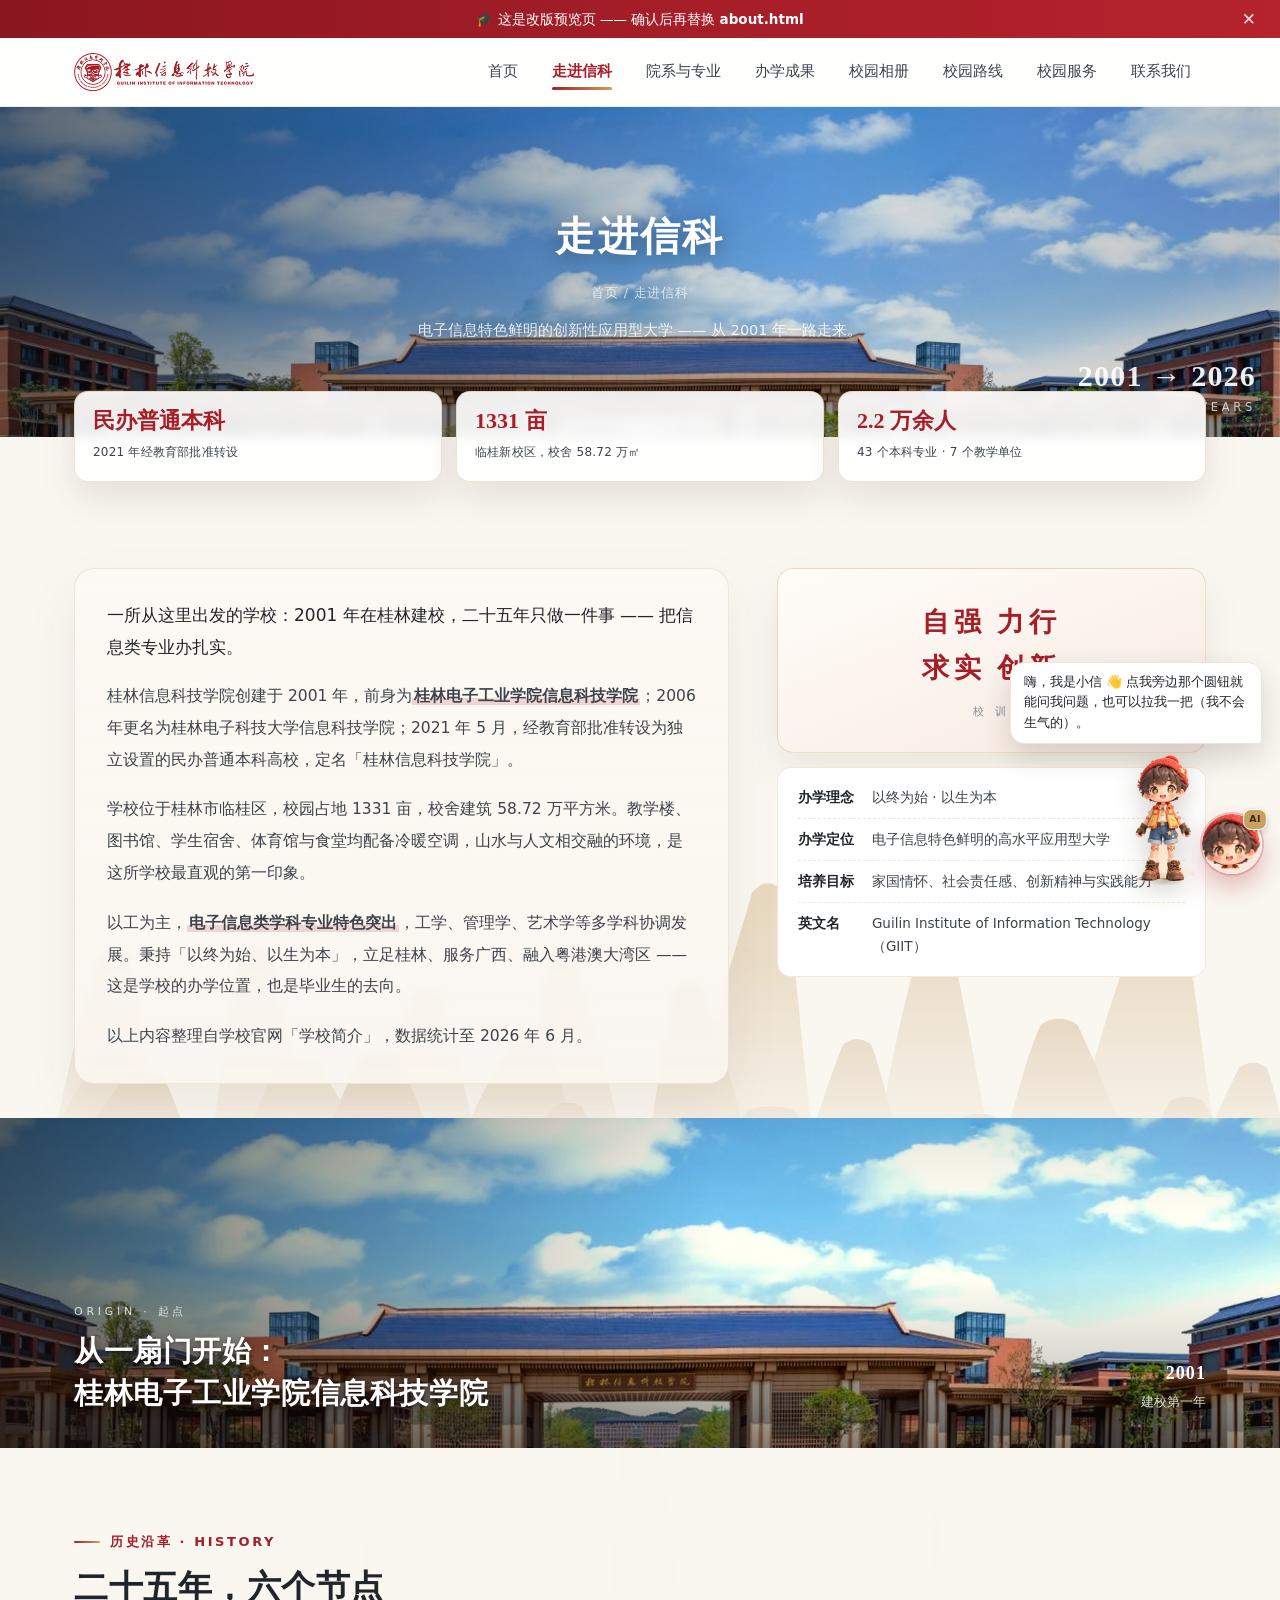
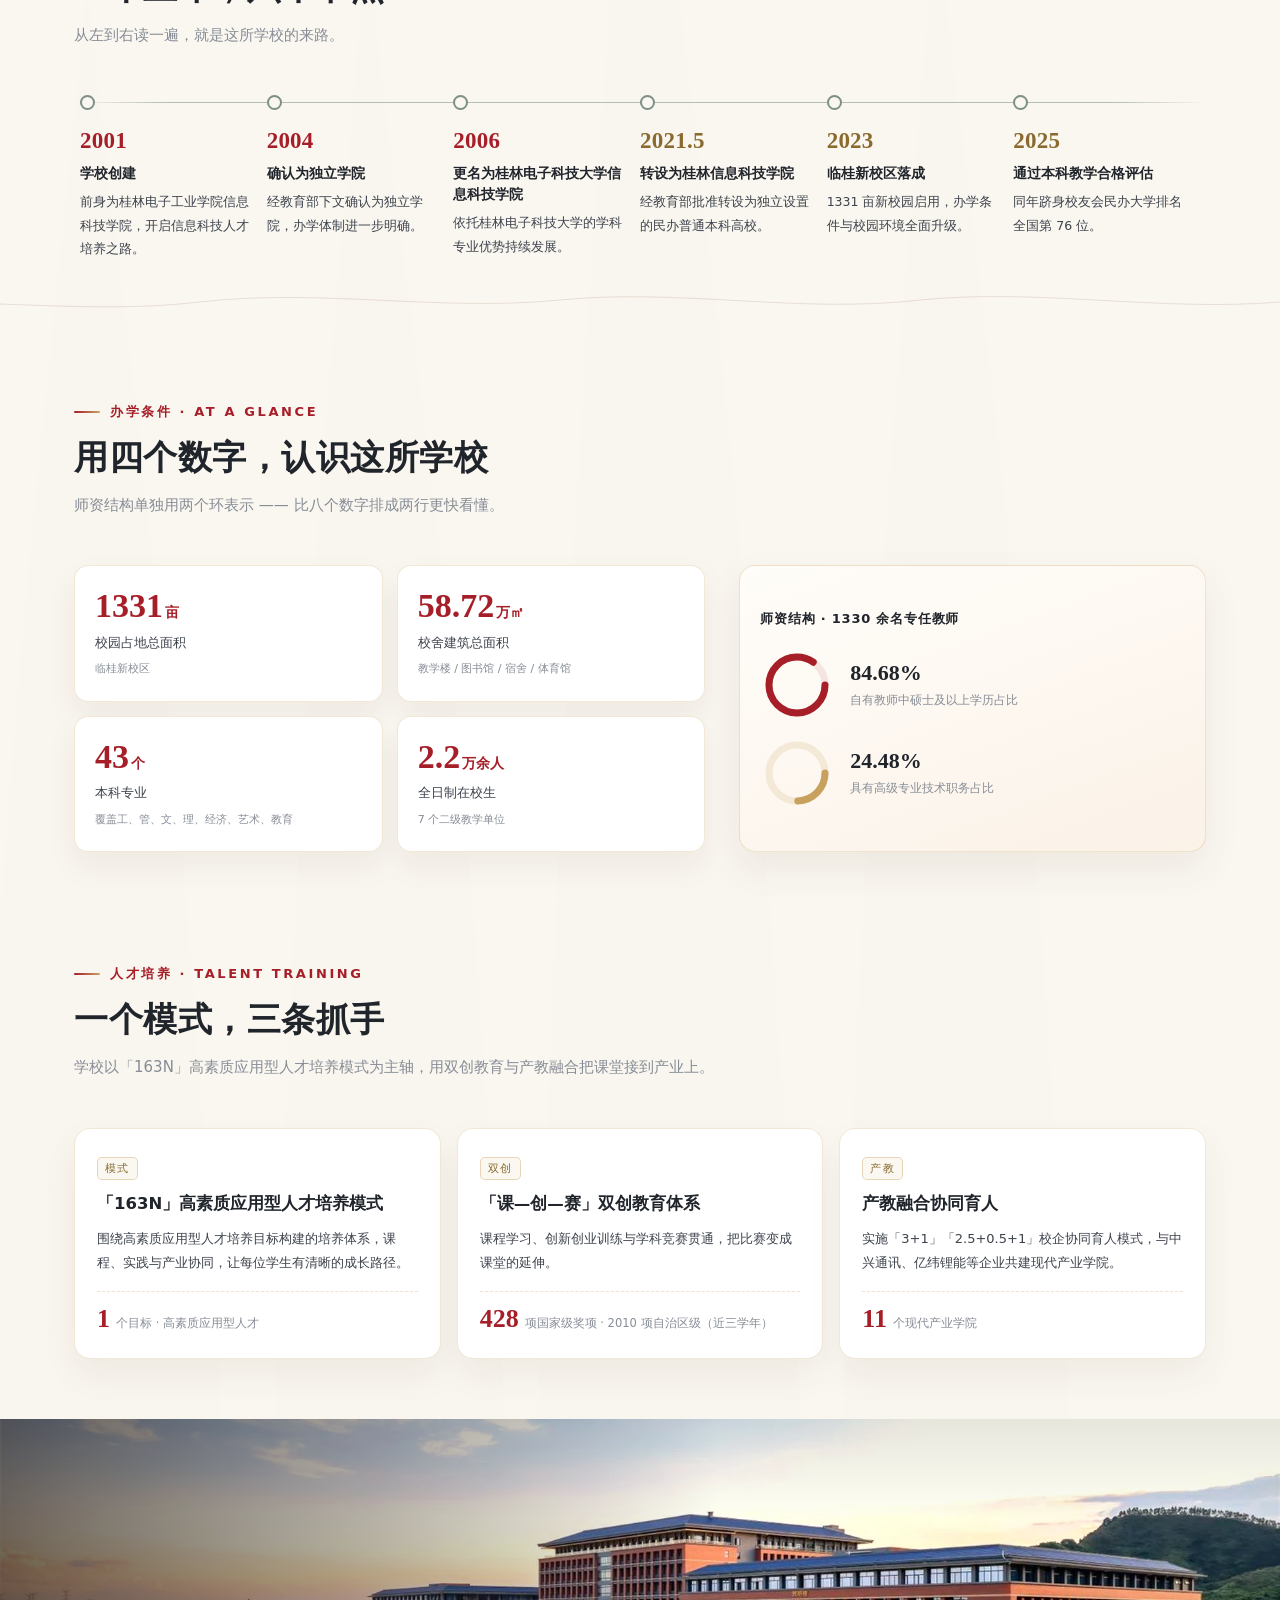
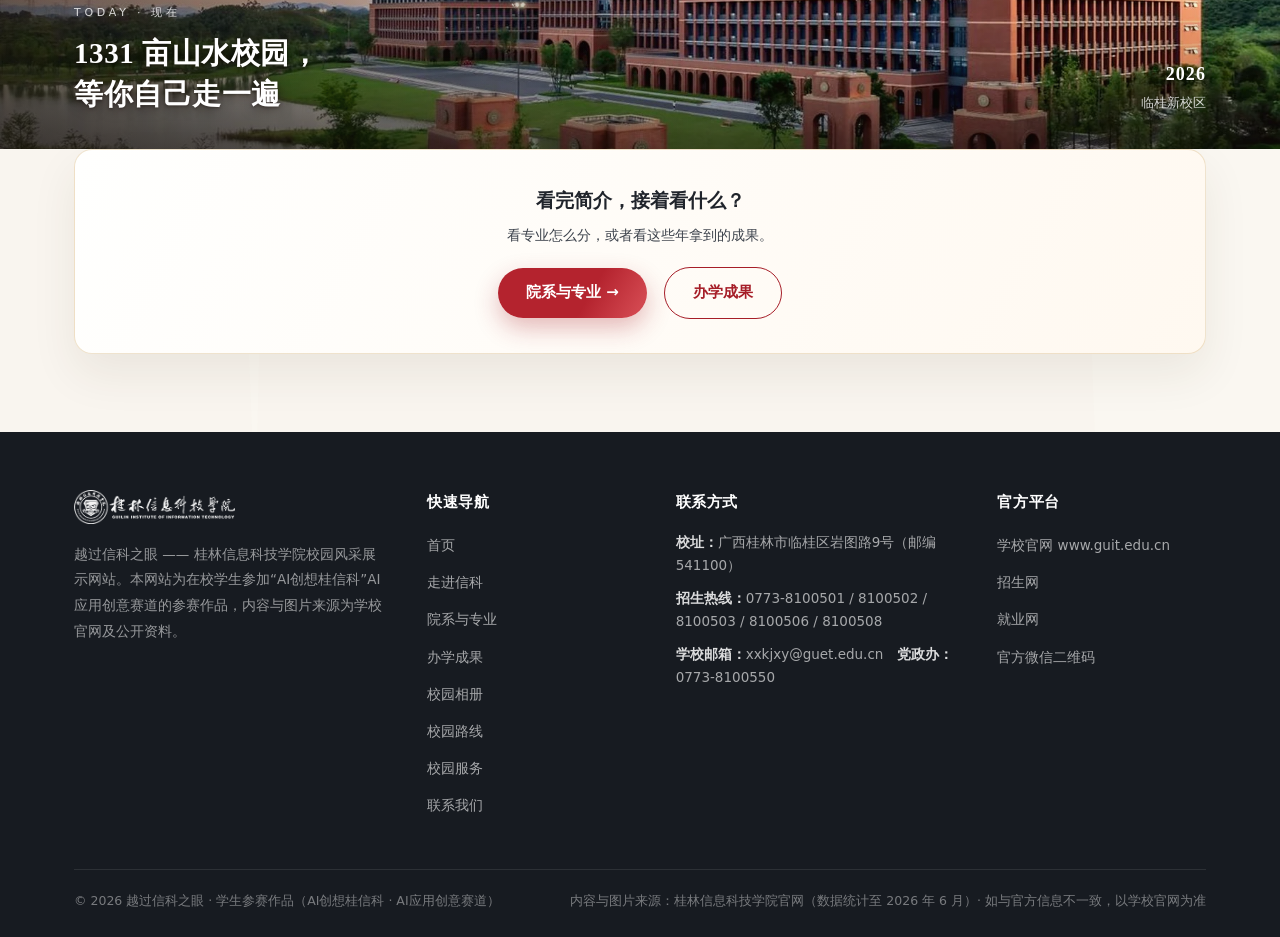
==== commit 72d81a19: "作品更名为《越过信科之眼》 · _preview-about.html" ====
--- a/_preview-about.html
+++ b/_preview-about.html
@@ -3,7 +3,7 @@
 <head>
 <meta charset="UTF-8">
 <meta name="viewport" content="width=device-width, initial-scale=1.0">
-<title>走进信科（改版预览）| 遇见桂信科 · 桂林信息科技学院</title>
+<title>走进信科（改版预览）| 越过信科之眼 · 桂林信息科技学院</title>
 <meta name="description" content="走进桂林信息科技学院：学校简介、校训校史、办学条件与人才培养。">
 <link rel="icon" href="assets/img/favicon.png">
 <link rel="stylesheet" href="assets/css/style.css">
@@ -227,7 +227,7 @@
     <div class="f-grid">
       <div class="f-brand">
         <img src="assets/img/logo-white.png" alt="桂林信息科技学院">
-        <p>遇见桂信科 —— 桂林信息科技学院校园风采展示网站。本网站为在校学生参加“AI创想桂信科”AI应用创意赛道的参赛作品，内容与图片来源为学校官网及公开资料。</p>
+        <p>越过信科之眼 —— 桂林信息科技学院校园风采展示网站。本网站为在校学生参加“AI创想桂信科”AI应用创意赛道的参赛作品，内容与图片来源为学校官网及公开资料。</p>
       </div>
       <div>
         <div class="f-title">快速导航</div>
@@ -261,7 +261,7 @@
       </div>
     </div>
     <div class="f-bottom">
-      <span>© <span class="js-year">2026</span> 遇见桂信科 · 学生参赛作品（AI创想桂信科 · AI应用创意赛道）</span>
+      <span>© <span class="js-year">2026</span> 越过信科之眼 · 学生参赛作品（AI创想桂信科 · AI应用创意赛道）</span>
       <span>内容与图片来源：桂林信息科技学院官网（数据统计至 2026 年 6 月）· 如与官方信息不一致，以学校官网为准</span>
     </div>
   </div>
